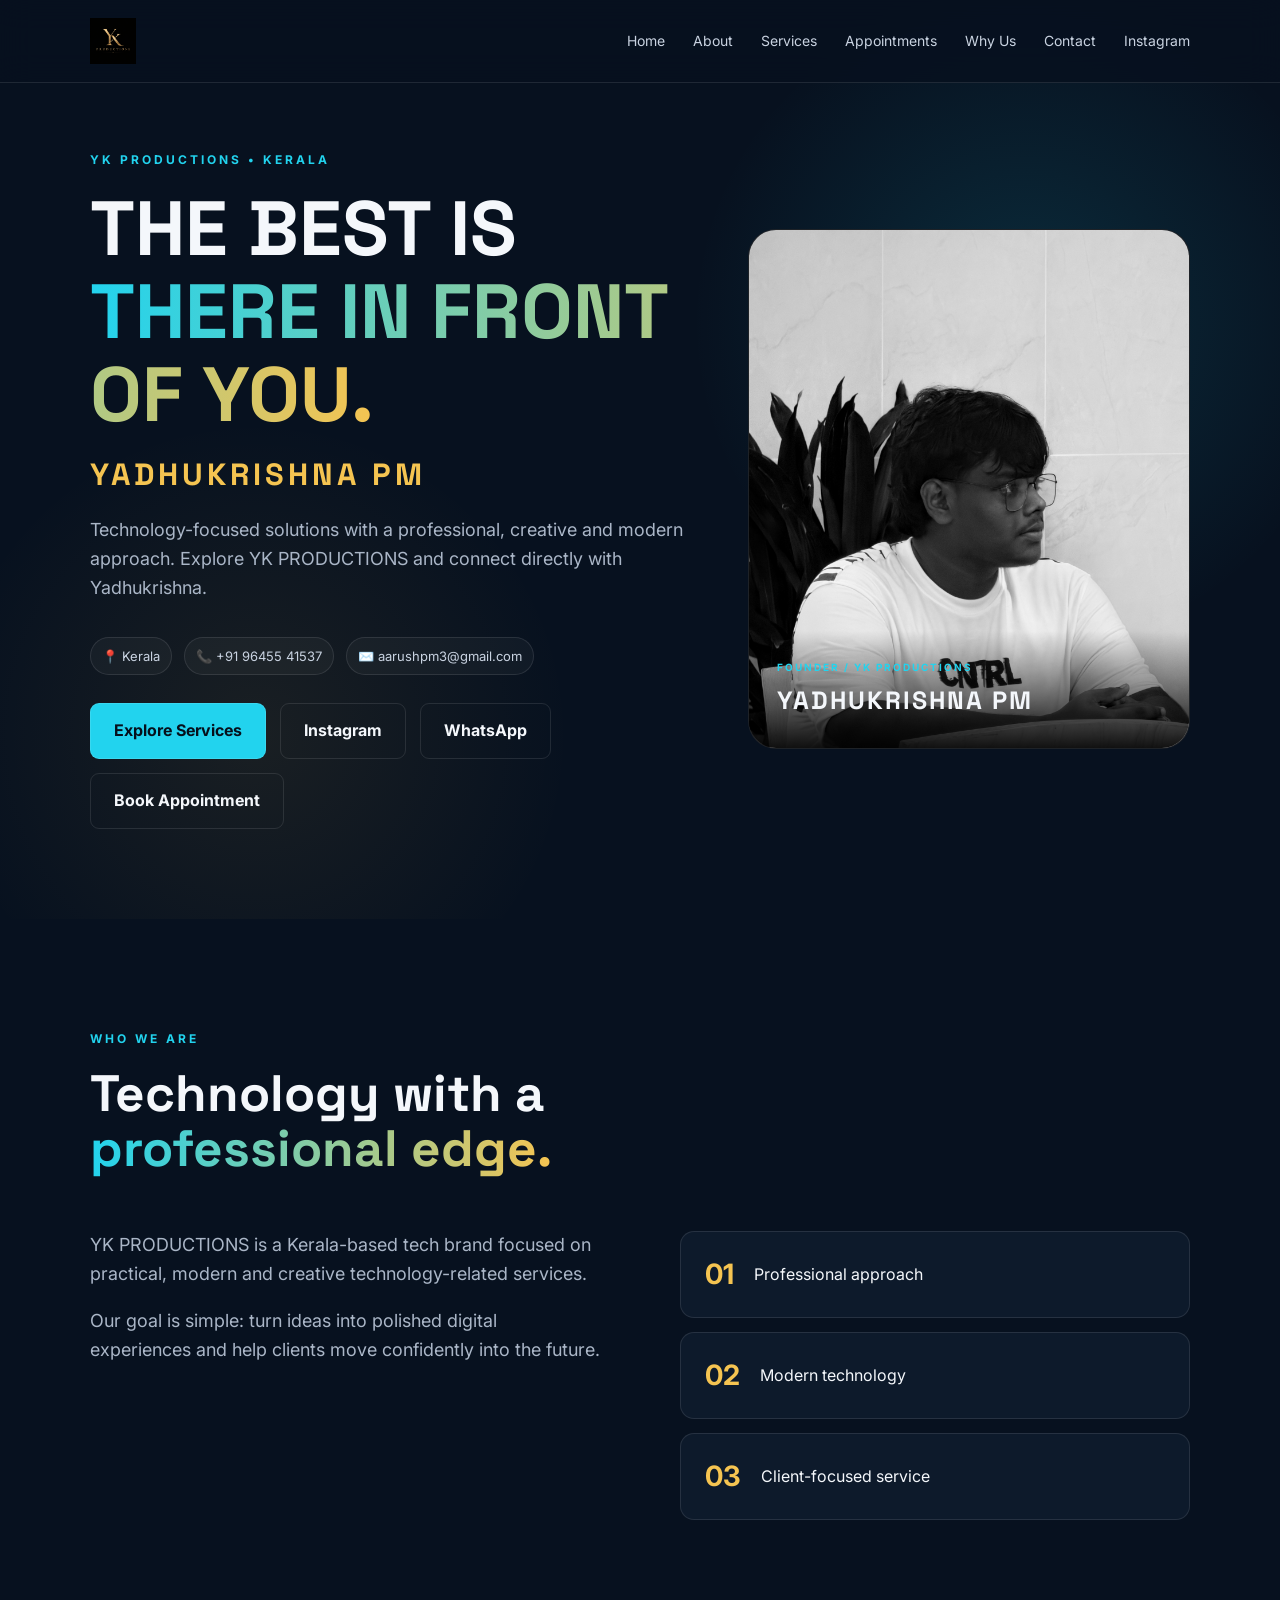
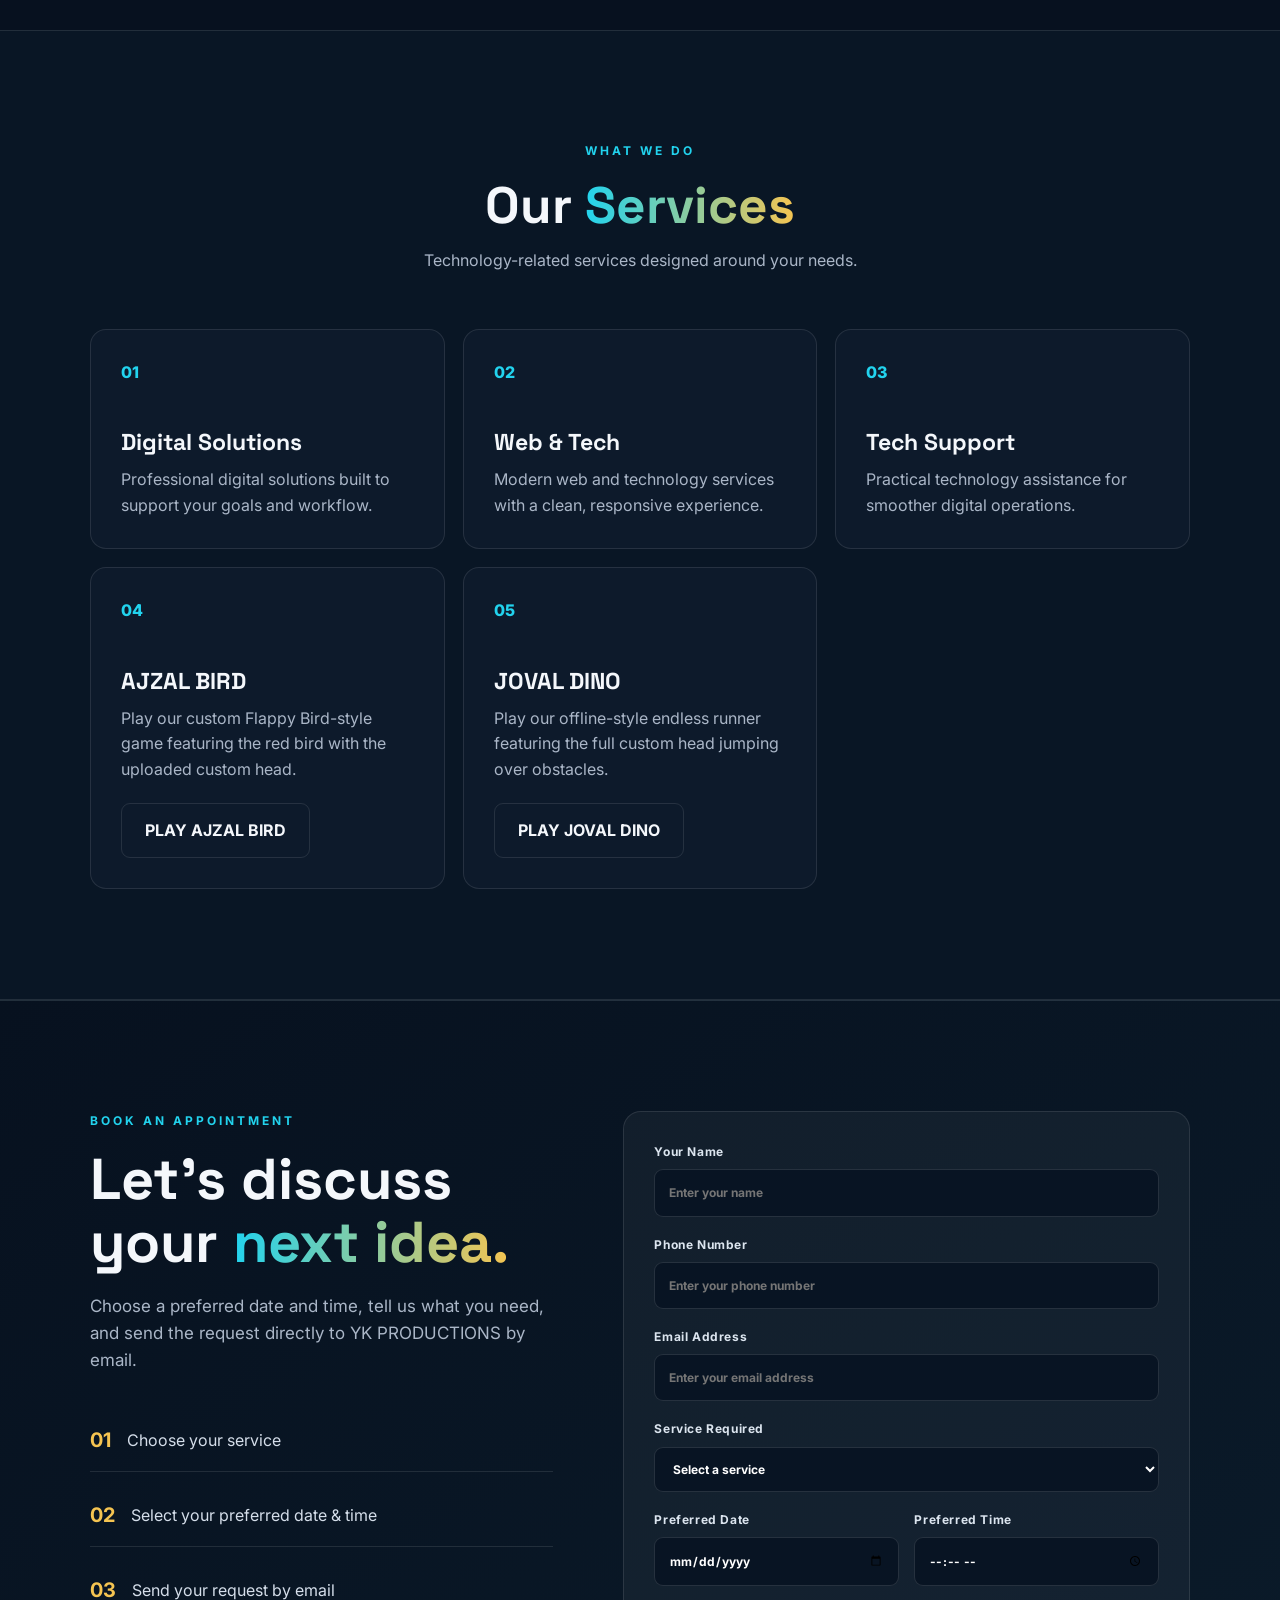
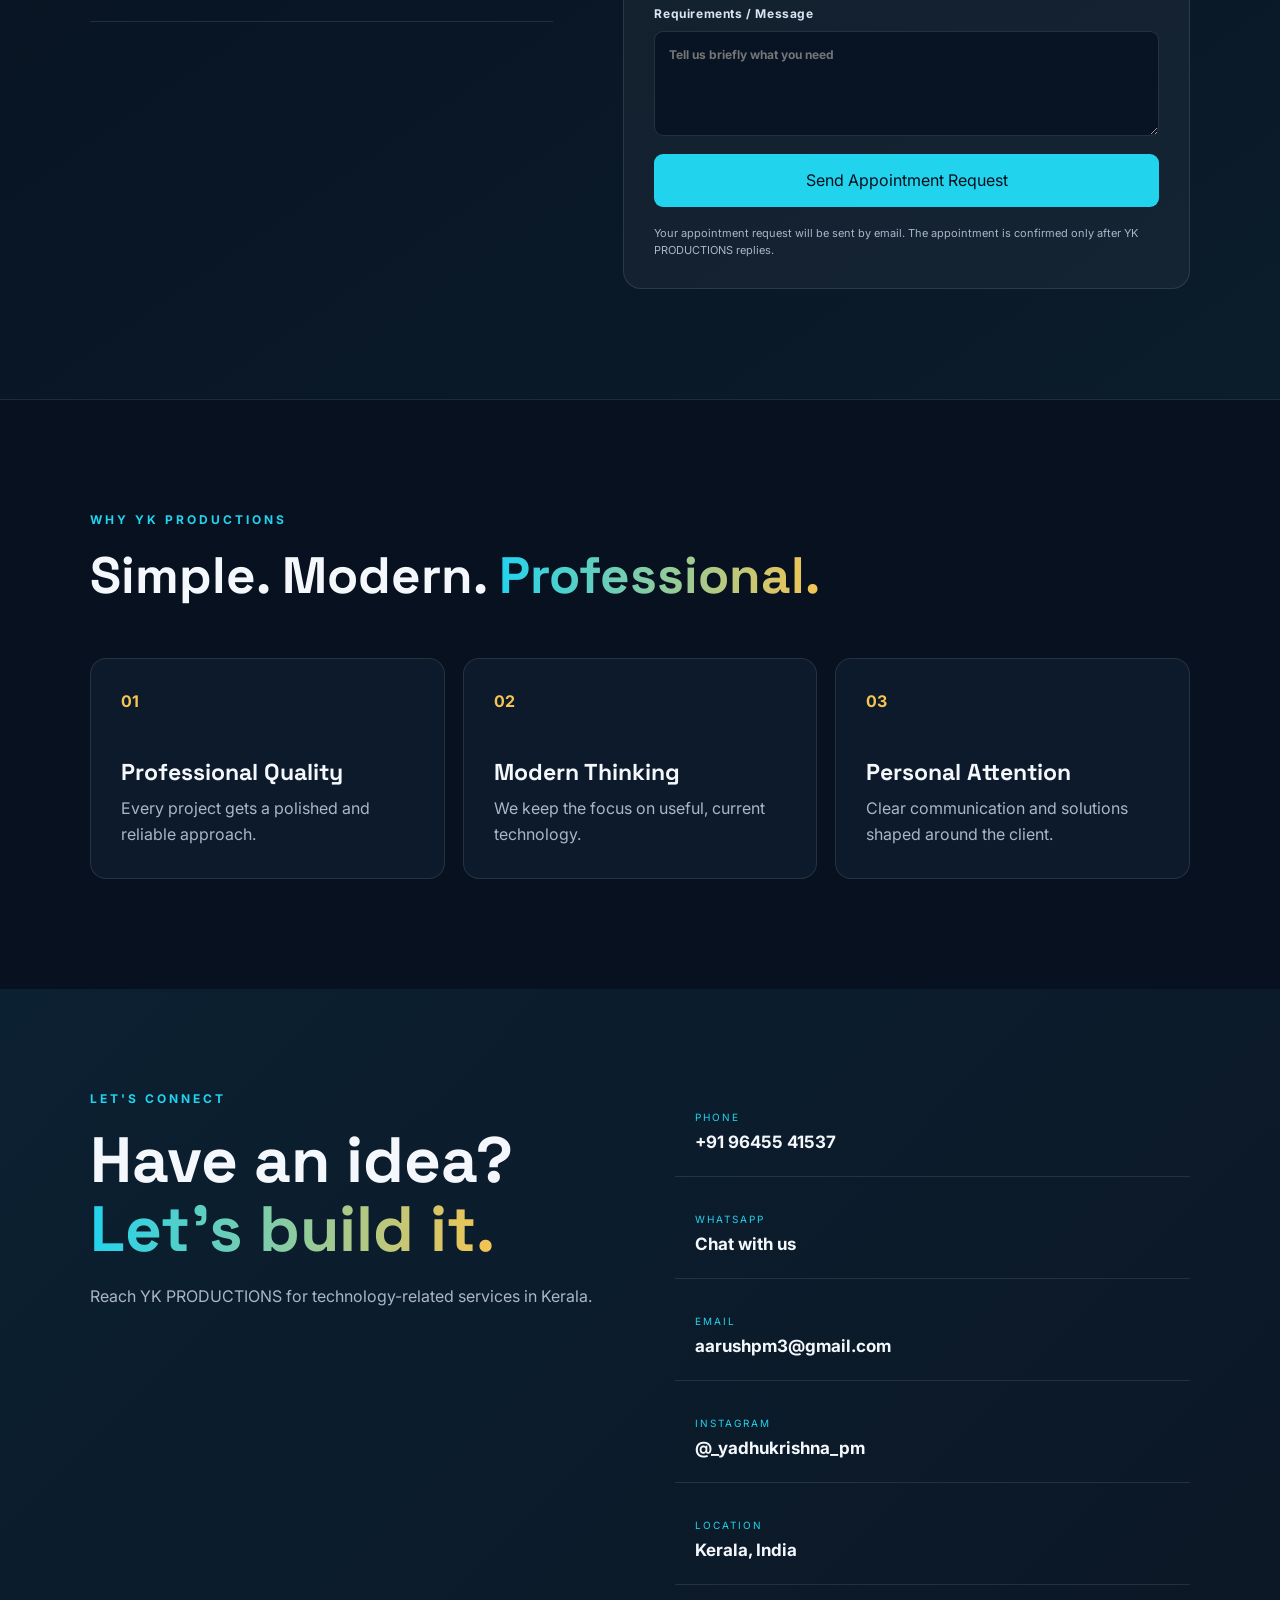
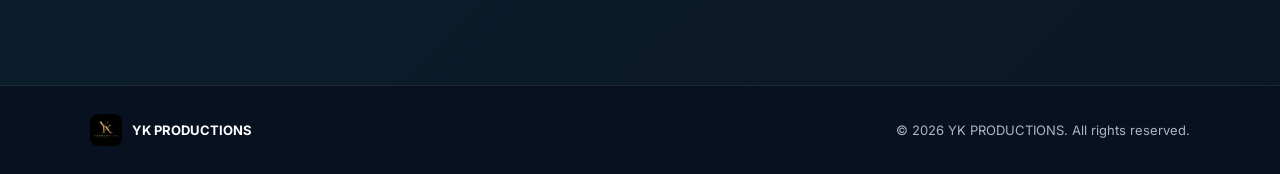
==== index.html @ 4ef381a7 "Add files via upload" ====
<!DOCTYPE html>
<html lang="en">
<head>
  <meta charset="UTF-8">
  <meta name="viewport" content="width=device-width, initial-scale=1.0">
  <meta name="description" content="YK PRODUCTIONS - Professional technology solutions from Kerala.">
  <title>YK PRODUCTIONS | Technology Solutions</title>
  <link rel="stylesheet" href="style.css">
</head>
<body>
  <header class="header">
    <a class="logo" href="#home" aria-label="YK PRODUCTIONS home">
      <img class="brand-logo" src="logo.png" alt="YK PRODUCTIONS logo">
    </a>
    <button class="menu-toggle" aria-label="Open menu">☰</button>
    <nav class="nav">
      <a href="#home">Home</a>
      <a href="#about">About</a>
      <a href="#services">Services</a>
      <a href="#appointments">Appointments</a>
      <a href="#why-us">Why Us</a>
      <a href="#contact">Contact</a>
      <a href="https://www.instagram.com/_yadhukrishna_pm?utm_source=qr" target="_blank" rel="noopener">Instagram</a>
    </nav>
  </header>

  <main>
    <section id="home" class="hero">
      <div class="hero-content">
        <p class="eyebrow">YK PRODUCTIONS • KERALA</p>
        <h1>THE BEST IS <span>THERE IN FRONT OF YOU.</span></h1>
        <h2 class="owner-name">YADHUKRISHNA PM</h2>
        <p class="hero-text">
          Technology-focused solutions with a professional, creative and modern approach.
          Explore YK PRODUCTIONS and connect directly with Yadhukrishna.
        </p>
        <div class="hero-details">
          <span>📍 Kerala</span>
          <span>📞 +91 96455 41537</span>
          <span>✉️ aarushpm3@gmail.com</span>
        </div>
        <div class="hero-buttons">
          <a class="btn primary" href="#services">Explore Services</a>
          <a class="btn secondary" href="https://www.instagram.com/_yadhukrishna_pm?utm_source=qr" target="_blank" rel="noopener">Instagram</a>
          <a class="btn secondary" href="https://wa.me/919645541537" target="_blank" rel="noopener">WhatsApp</a>
          <a class="btn secondary" href="#appointments">Book Appointment</a>
        </div>
      </div>
      <div class="hero-card profile-banner">
        <img src="profile.jpg" alt="Yadhukrishna PM">
        <div class="profile-overlay">
          <span>FOUNDER / YK PRODUCTIONS</span>
          <strong>YADHUKRISHNA PM</strong>
        </div>
      </div>
    </section>

    <section id="about" class="section">
      <div class="section-heading">
        <p class="eyebrow">WHO WE ARE</p>
        <h2>Technology with a <span>professional edge.</span></h2>
      </div>
      <div class="about-grid">
        <div>
          <p>
            YK PRODUCTIONS is a Kerala-based tech brand focused on practical,
            modern and creative technology-related services.
          </p>
          <p>
            Our goal is simple: turn ideas into polished digital experiences
            and help clients move confidently into the future.
          </p>
        </div>
        <div class="stats">
          <div><strong>01</strong><span>Professional approach</span></div>
          <div><strong>02</strong><span>Modern technology</span></div>
          <div><strong>03</strong><span>Client-focused service</span></div>
        </div>
      </div>
    </section>

    <section id="services" class="section dark-section">
      <div class="section-heading center">
        <p class="eyebrow">WHAT WE DO</p>
        <h2>Our <span>Services</span></h2>
        <p>Technology-related services designed around your needs.</p>
      </div>
      <div class="service-grid">
        <article class="service-card">
          <div class="icon">01</div>
          <h3>Digital Solutions</h3>
          <p>Professional digital solutions built to support your goals and workflow.</p>
        </article>
        <article class="service-card">
          <div class="icon">02</div>
          <h3>Web & Tech</h3>
          <p>Modern web and technology services with a clean, responsive experience.</p>
        </article>
        <article class="service-card">
          <div class="icon">03</div>
          <h3>Tech Support</h3>
          <p>Practical technology assistance for smoother digital operations.</p>
        </article>
        <a class="service-card game-service-card" href="ajzal-bird/" aria-label="Open AJZAL BIRD game">
          <div class="icon">04</div>
          <h3>AJZAL BIRD</h3>
          <p>Play our custom Flappy Bird-style game featuring the red bird with the uploaded custom head.</p>
          <span class="btn secondary">PLAY AJZAL BIRD</span>
        </a>
        <a class="service-card game-service-card" href="joval-dino/" aria-label="Open JOVAL DINO game">
          <div class="icon">05</div>
          <h3>JOVAL DINO</h3>
          <p>Play our offline-style endless runner featuring the full custom head jumping over obstacles.</p>
          <span class="btn secondary">PLAY JOVAL DINO</span>
        </a>
      </div>
    </section>


    <section id="appointments" class="section appointment-section">
      <div class="appointment-grid">
        <div class="appointment-copy">
          <p class="eyebrow">BOOK AN APPOINTMENT</p>
          <h2>Let's discuss your <span>next idea.</span></h2>
          <p>
            Choose a preferred date and time, tell us what you need, and send
            the request directly to YK PRODUCTIONS by email.
          </p>
          <div class="appointment-points">
            <div><strong>01</strong><span>Choose your service</span></div>
            <div><strong>02</strong><span>Select your preferred date & time</span></div>
            <div><strong>03</strong><span>Send your request by email</span></div>
          </div>
        </div>

        <form id="appointmentForm" class="appointment-form"
          action="https://formspree.io/f/xzezajzz" method="POST">
          <label>
            Your Name
            <input type="text" id="appointmentName" name="name" placeholder="Enter your name" required>
          </label>

          <label>
            Phone Number
            <input type="tel" id="appointmentPhone" name="phone" placeholder="Enter your phone number" required>
          </label>

          <label>
            Email Address
            <input type="email" id="appointmentEmail" name="_replyto" placeholder="Enter your email address" required>
          </label>

          <label>
            Service Required
            <select id="appointmentService" name="service" required>
              <option value="" selected disabled>Select a service</option>
              <option>Digital Solutions</option>
              <option>Web & Tech</option>
              <option>Tech Support</option>
              <option>Other Tech Service</option>
            </select>
          </label>

          <div class="form-row">
            <label>
              Preferred Date
              <input type="date" id="appointmentDate" name="preferred_date" required>
            </label>
            <label>
              Preferred Time
              <input type="time" id="appointmentTime" name="preferred_time" required>
            </label>
          </div>

          <label>
            Requirements / Message
            <textarea id="appointmentMessage" name="message" rows="4" placeholder="Tell us briefly what you need"></textarea>
          </label>

          <input type="hidden" name="_subject" value="New Appointment Request — YK PRODUCTIONS">
          <input type="hidden" name="_next" value="./">
          <button class="btn primary appointment-submit" type="submit">
            Send Appointment Request
          </button>
          <p class="form-note">
            Your appointment request will be sent by email. The appointment is confirmed only after YK PRODUCTIONS replies.
          </p>
        </form>
      </div>
    </section>

    <section id="why-us" class="section">
      <div class="section-heading">
        <p class="eyebrow">WHY YK PRODUCTIONS</p>
        <h2>Simple. Modern. <span>Professional.</span></h2>
      </div>
      <div class="features">
        <div class="feature"><b>01</b><h3>Professional Quality</h3><p>Every project gets a polished and reliable approach.</p></div>
        <div class="feature"><b>02</b><h3>Modern Thinking</h3><p>We keep the focus on useful, current technology.</p></div>
        <div class="feature"><b>03</b><h3>Personal Attention</h3><p>Clear communication and solutions shaped around the client.</p></div>
      </div>
    </section>

    <section id="contact" class="contact-section">
      <div class="contact-inner">
        <div>
          <p class="eyebrow">LET'S CONNECT</p>
          <h2>Have an idea?<br><span>Let's build it.</span></h2>
          <p>Reach YK PRODUCTIONS for technology-related services in Kerala.</p>
        </div>
        <div class="contact-details">
          <a href="tel:+919645541537"><small>PHONE</small><strong>+91 96455 41537</strong></a>
          <a href="https://wa.me/919645541537" target="_blank" rel="noopener"><small>WHATSAPP</small><strong>Chat with us</strong></a>
          <a href="mailto:aarushpm3@gmail.com"><small>EMAIL</small><strong>aarushpm3@gmail.com</strong></a>
          <a href="https://www.instagram.com/_yadhukrishna_pm?utm_source=qr" target="_blank" rel="noopener"><small>INSTAGRAM</small><strong>@_yadhukrishna_pm</strong></a>
          <div><small>LOCATION</small><strong>Kerala, India</strong></div>
        </div>
      </div>
    </section>
  </main>

  <footer>
    <div class="footer-brand"><img class="footer-logo" src="logo.png" alt="YK PRODUCTIONS logo"> YK PRODUCTIONS</div>
    <p>© <span id="year"></span> YK PRODUCTIONS. All rights reserved.</p>
  </footer>

  <script src="script.js"></script>
</body>
</html>
---- style.css ----
@import url('https://fonts.googleapis.com/css2?family=Inter:wght@400;500;600;700;800&family=Space+Grotesk:wght@500;600;700&display=swap');

:root{
  --bg:#07111f; --surface:#0d1a2b; --surface2:#111f33; --text:#f4f7fb;
  --muted:#aab6c7; --line:rgba(255,255,255,.1); --cyan:#22d3ee; --gold:#f5c451;
}
*{box-sizing:border-box;margin:0;padding:0}
html{scroll-behavior:smooth}
body{font-family:Inter,Arial,sans-serif;background:#07111f;color:var(--text);line-height:1.6}
a{text-decoration:none;color:inherit}
.header{position:fixed;top:0;left:0;right:0;z-index:20;display:flex;align-items:center;justify-content:space-between;padding:18px 7%;background:rgba(7,17,31,.82);backdrop-filter:blur(16px);border-bottom:1px solid var(--line)}
.logo{display:flex;align-items:center;gap:10px;font-family:"Space Grotesk";font-weight:700;letter-spacing:1.5px}
.logo-mark{display:grid;place-items:center;width:39px;height:39px;border-radius:11px;background:linear-gradient(135deg,var(--cyan),var(--gold));color:#06101c;font-weight:800}
.nav{display:flex;gap:28px}.nav a{color:#c9d3e1;font-size:14px}.nav a:hover{color:white}
.menu-toggle{display:none;background:none;border:0;color:white;font-size:26px}
.hero{min-height:100vh;padding:150px 7% 90px;display:grid;grid-template-columns:1.15fr .85fr;gap:60px;align-items:center;background:radial-gradient(circle at 80% 35%,rgba(34,211,238,.14),transparent 28%),radial-gradient(circle at 20% 80%,rgba(245,196,81,.08),transparent 25%)}
.eyebrow{font-size:12px;letter-spacing:3px;font-weight:700;color:var(--cyan);margin-bottom:18px}
h1,h2,h3{font-family:"Space Grotesk",sans-serif;line-height:1.08}
h1{font-size:clamp(46px,6vw,82px);max-width:900px}h1 span,h2 span{background:linear-gradient(90deg,var(--cyan),var(--gold));-webkit-background-clip:text;color:transparent}
.hero-text{max-width:650px;color:var(--muted);font-size:18px;margin:25px 0 34px}
.hero-buttons{display:flex;gap:14px;flex-wrap:wrap}.btn{padding:14px 23px;border-radius:9px;font-weight:700;border:1px solid var(--line)}.primary{background:var(--cyan);color:#06101c}.secondary{background:transparent}
.hero-card{min-height:390px;border:1px solid var(--line);border-radius:28px;background:linear-gradient(145deg,rgba(255,255,255,.08),rgba(255,255,255,.025));display:grid;place-items:center;position:relative;overflow:hidden}.hero-card p{position:absolute;bottom:35px;letter-spacing:4px;font-size:11px;color:var(--muted)}
.glow{position:absolute;width:240px;height:240px;border-radius:50%;background:var(--cyan);filter:blur(80px);opacity:.18}
.tech-orbit{width:230px;height:230px;border:1px solid rgba(34,211,238,.5);border-radius:50%;display:grid;place-items:center;box-shadow:0 0 70px rgba(34,211,238,.12);position:relative}
.tech-orbit:before,.tech-orbit:after{content:"";position:absolute;border:1px solid rgba(245,196,81,.4);border-radius:50%;inset:25px;transform:rotate(55deg)}.tech-orbit:after{inset:55px;transform:rotate(-55deg)}
.tech-orbit span{font-family:"Space Grotesk";font-size:52px;font-weight:800}
.section{padding:110px 7%}.section-heading{max-width:750px;margin-bottom:55px}.section-heading h2{font-size:clamp(36px,4vw,58px)}.section-heading.center{text-align:center;margin-left:auto;margin-right:auto}.section-heading p:last-child{color:var(--muted);margin-top:15px}
.about-grid{display:grid;grid-template-columns:1fr 1fr;gap:80px}.about-grid>div>p{color:var(--muted);font-size:18px;margin-bottom:18px}
.stats{display:grid;gap:14px}.stats div{padding:20px 24px;border:1px solid var(--line);border-radius:14px;background:var(--surface);display:flex;align-items:center;gap:20px}.stats strong{font-size:28px;color:var(--gold)}
.dark-section{background:#091625;border-top:1px solid var(--line);border-bottom:1px solid var(--line)}
.service-grid,.features{display:grid;grid-template-columns:repeat(3,1fr);gap:18px}.service-card,.feature{padding:30px;border:1px solid var(--line);border-radius:16px;background:var(--surface)}.service-card:hover,.feature:hover{transform:translateY(-5px);transition:.25s;border-color:rgba(34,211,238,.45)}
.icon{color:var(--cyan);font-weight:800;margin-bottom:45px}.service-card h3,.feature h3{font-size:23px;margin-bottom:12px}.service-card p,.feature p{color:var(--muted)}.feature b{display:block;color:var(--gold);margin-bottom:45px}
.contact-section{padding:100px 7%;background:linear-gradient(135deg,#0b2031,#0c1725)}
.contact-inner{max-width:1150px;margin:auto;display:grid;grid-template-columns:1fr 1fr;gap:70px}.contact-inner h2{font-size:clamp(42px,5vw,68px)}.contact-inner>div>p:last-child{color:var(--muted);margin-top:20px}.contact-details{display:grid;gap:14px}.contact-details a,.contact-details div{padding:20px;border-bottom:1px solid var(--line);display:flex;flex-direction:column}.contact-details small{color:var(--cyan);letter-spacing:2px;font-size:10px}.contact-details strong{font-size:17px;margin-top:4px}
footer{padding:28px 7%;display:flex;justify-content:space-between;align-items:center;color:var(--muted);font-size:13px;border-top:1px solid var(--line)}.footer-brand{display:flex;align-items:center;gap:10px;font-weight:700;color:white}.footer-brand .logo-mark{width:30px;height:30px;border-radius:8px;font-size:12px}
@media(max-width:800px){.header{padding:15px 5%}.menu-toggle{display:block}.nav{display:none;position:absolute;top:70px;left:5%;right:5%;padding:20px;background:#0b1727;border:1px solid var(--line);border-radius:12px;flex-direction:column;gap:16px}.nav.open{display:flex}.hero{grid-template-columns:1fr;padding:130px 5% 70px}.hero-card{min-height:300px}.section,.contact-section{padding:80px 5%}.about-grid,.contact-inner{grid-template-columns:1fr;gap:40px}.service-grid,.features{grid-template-columns:1fr}footer{padding:25px 5%;flex-direction:column;gap:15px;text-align:center}}

.brand-logo{height:46px;width:auto;display:block;object-fit:contain}
.logo-orbit{border-color:rgba(245,196,81,.45)}
.logo-orbit img{width:150px;height:150px;object-fit:contain;border-radius:50%}
.footer-logo{width:32px;height:32px;object-fit:contain;border-radius:8px}
@media(max-width:800px){.brand-logo{height:40px}}

.owner-name{font-size:clamp(20px,2.4vw,31px);letter-spacing:4px;margin-top:22px;color:#f5c451}
.hero-details{display:flex;gap:12px;flex-wrap:wrap;margin:0 0 28px;color:#c9d3e1;font-size:13px}
.hero-details span{padding:8px 11px;border:1px solid var(--line);border-radius:999px;background:rgba(255,255,255,.035)}
.profile-banner{min-height:520px;display:flex;align-items:flex-end;justify-content:center;padding:0;overflow:hidden;background:#05090f}
.profile-banner>img{width:100%;height:100%;object-fit:cover;filter:grayscale(100%);position:absolute;inset:0}
.profile-overlay{position:absolute;left:0;right:0;bottom:0;padding:28px;background:linear-gradient(transparent,rgba(0,0,0,.92));display:flex;flex-direction:column;gap:5px}
.profile-overlay span{font-size:10px;letter-spacing:2px;color:var(--cyan);font-weight:700}
.profile-overlay strong{font-family:"Space Grotesk";font-size:25px;letter-spacing:2px}
@media(max-width:800px){
  .hero-details{flex-direction:column;align-items:flex-start}
  .profile-banner{min-height:460px}
  .owner-name{letter-spacing:2px}
}

.appointment-section{background:linear-gradient(145deg,#07111f,#0b1c2b);border-top:1px solid var(--line);border-bottom:1px solid var(--line)}
.appointment-grid{max-width:1150px;margin:auto;display:grid;grid-template-columns:.9fr 1.1fr;gap:70px;align-items:start}
.appointment-copy h2{font-size:clamp(40px,4.5vw,60px);margin-bottom:20px}
.appointment-copy>p:not(.eyebrow){color:var(--muted);font-size:17px}
.appointment-points{display:grid;gap:12px;margin-top:35px}
.appointment-points div{display:flex;align-items:center;gap:16px;padding:15px 0;border-bottom:1px solid var(--line)}
.appointment-points strong{color:var(--gold);font-size:20px}.appointment-points span{color:#d5deea}
.appointment-form{padding:30px;border:1px solid var(--line);border-radius:18px;background:rgba(255,255,255,.045);display:grid;gap:18px}
.appointment-form label{display:grid;gap:8px;font-size:12px;letter-spacing:.6px;font-weight:700;color:#dce5ef}
.appointment-form input,.appointment-form select,.appointment-form textarea{width:100%;border:1px solid rgba(255,255,255,.12);background:#081423;color:#fff;border-radius:9px;padding:13px 14px;font:inherit;outline:none}
.appointment-form input:focus,.appointment-form select:focus,.appointment-form textarea:focus{border-color:var(--cyan);box-shadow:0 0 0 3px rgba(34,211,238,.08)}
.appointment-form select option{background:#081423;color:#fff}
.form-row{display:grid;grid-template-columns:1fr 1fr;gap:15px}
.appointment-submit{width:100%;border:0;cursor:pointer;font:inherit}
.form-note{font-size:11px;color:var(--muted);line-height:1.5}
@media(max-width:800px){.appointment-grid{grid-template-columns:1fr;gap:40px}.form-row{grid-template-columns:1fr}}

.game-service-card{display:block;color:inherit;text-decoration:none;cursor:pointer}.game-service-card .btn{display:inline-block;margin-top:20px}.game-service-card:focus-visible{outline:2px solid var(--cyan);outline-offset:4px}
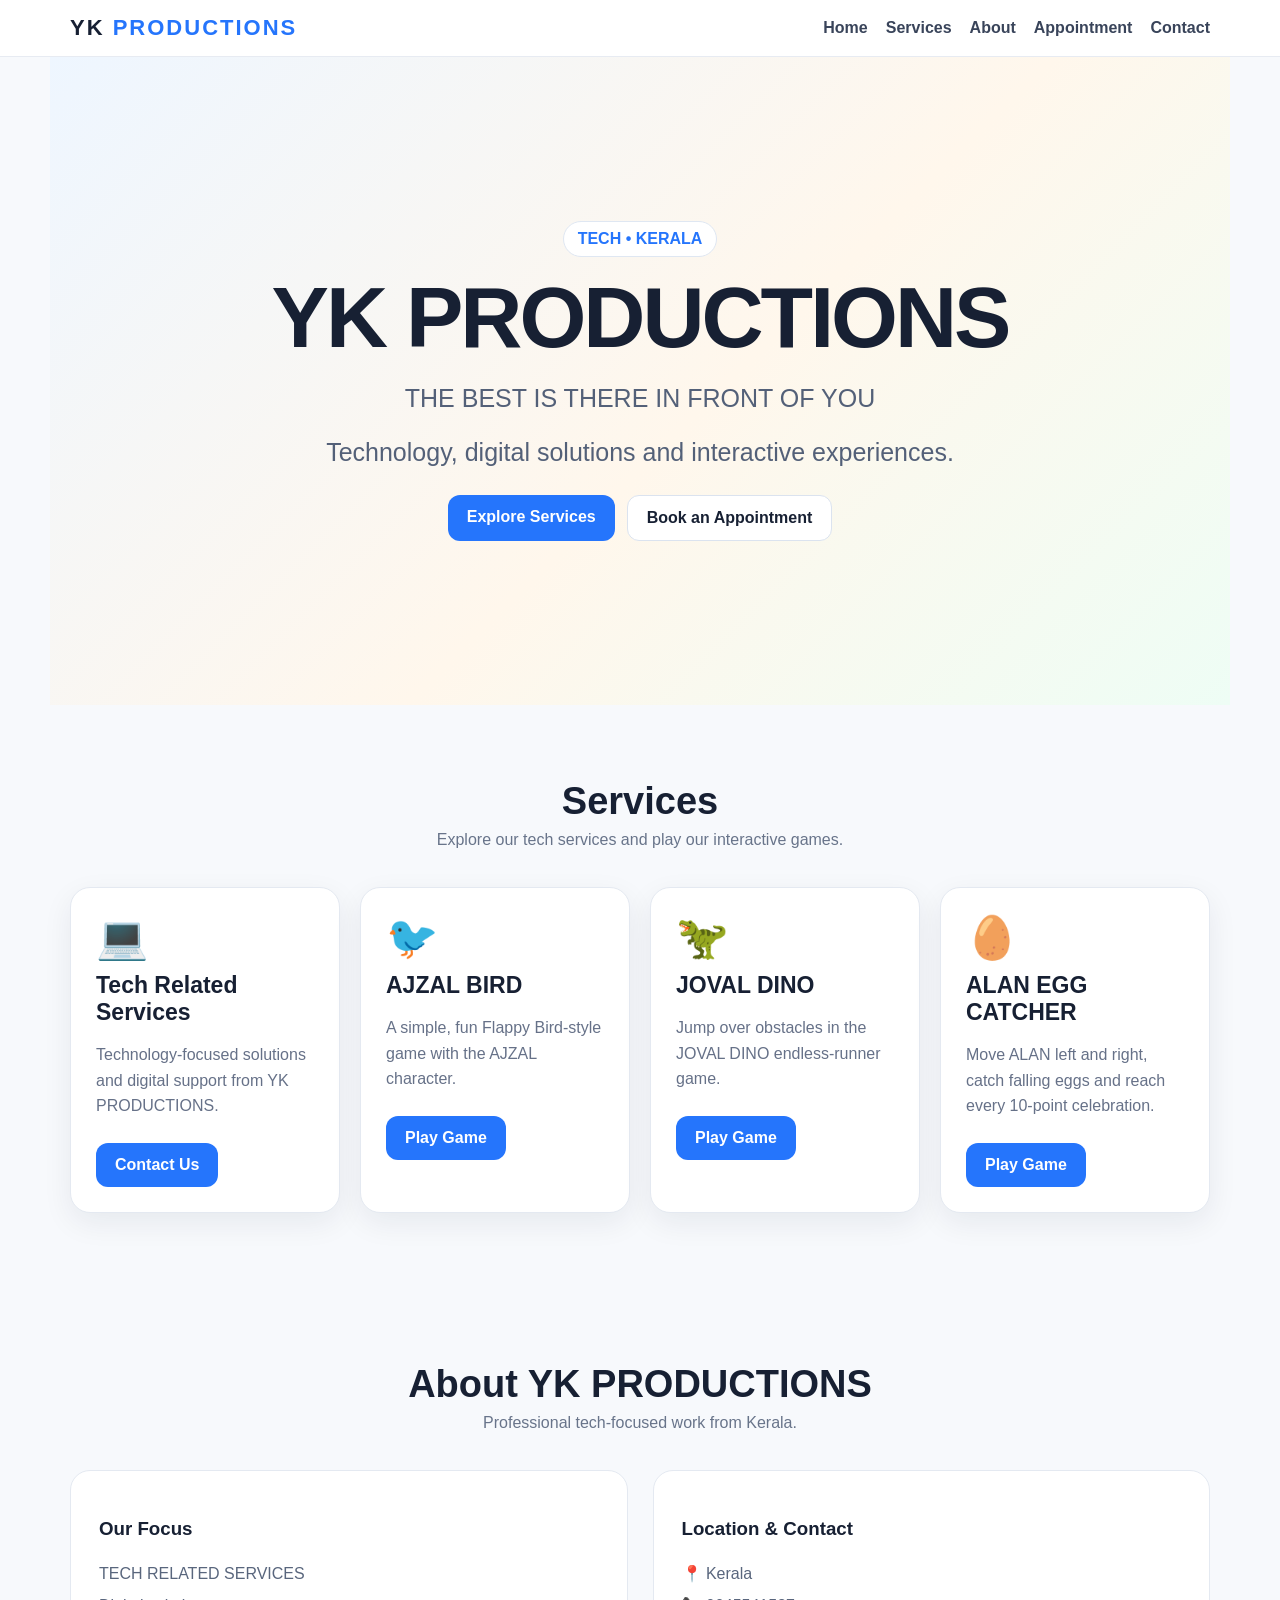
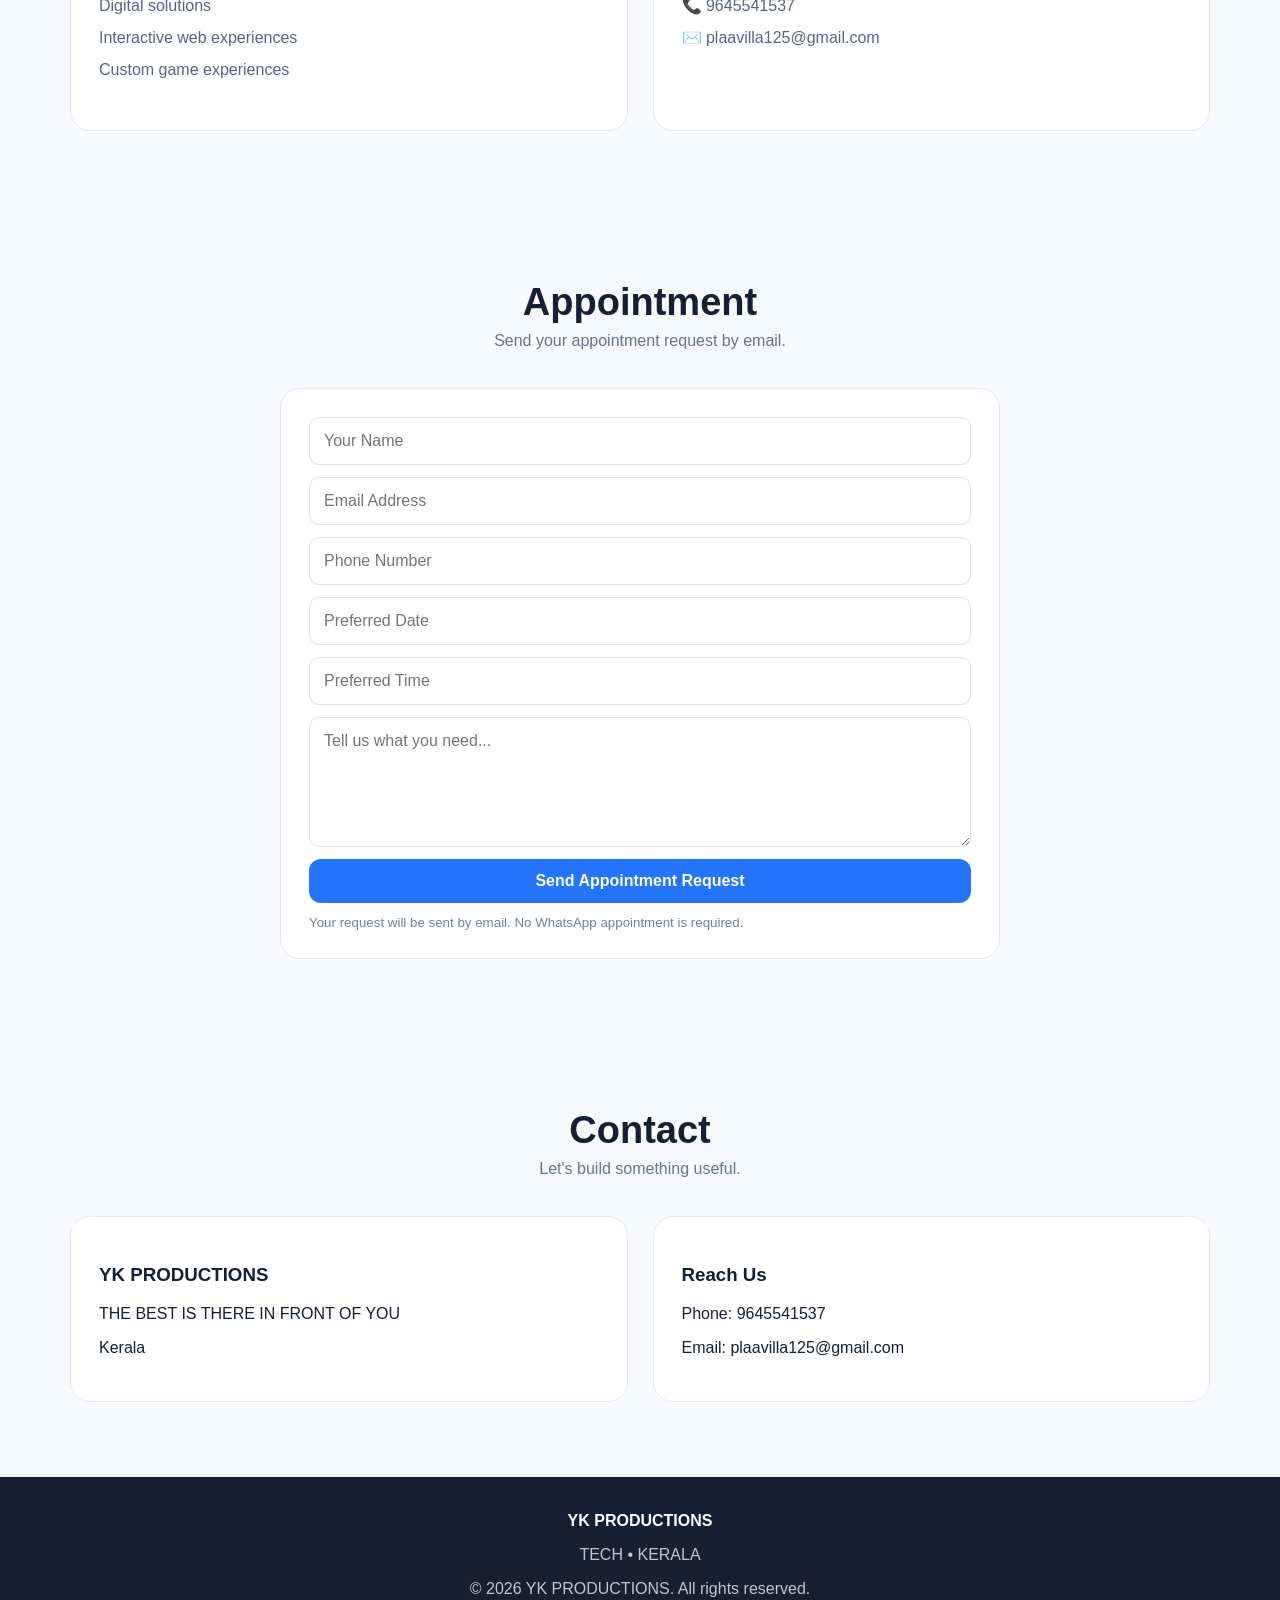
==== commit cf0d50bb: "Add files via upload" ====
--- a/index.html
+++ b/index.html
@@ -1,229 +1,363 @@
 <!DOCTYPE html>
 <html lang="en">
 <head>
-  <meta charset="UTF-8">
-  <meta name="viewport" content="width=device-width, initial-scale=1.0">
-  <meta name="description" content="YK PRODUCTIONS - Professional technology solutions from Kerala.">
-  <title>YK PRODUCTIONS | Technology Solutions</title>
-  <link rel="stylesheet" href="style.css">
+<meta charset="UTF-8">
+<meta name="viewport" content="width=device-width, initial-scale=1.0">
+<meta name="description" content="YK PRODUCTIONS - Tech services, games and digital solutions from Kerala.">
+<title>YK PRODUCTIONS | TECH</title>
+<style>
+*{box-sizing:border-box}
+html{scroll-behavior:smooth}
+body{margin:0;font-family:Arial,Helvetica,sans-serif;color:#172033;background:#f7f9fc}
+a{text-decoration:none;color:inherit}
+button,input,textarea{font:inherit}
+.nav{position:sticky;top:0;z-index:1000;background:rgba(255,255,255,.94);backdrop-filter:blur(12px);border-bottom:1px solid #e7ebf2}
+.navin{max-width:1180px;margin:auto;padding:15px 20px;display:flex;align-items:center;justify-content:space-between;gap:18px}
+.brand{font-size:22px;font-weight:900;letter-spacing:2px}
+.brand span{color:#2575fc}
+nav{display:flex;gap:18px;flex-wrap:wrap}
+nav a{font-weight:700;color:#39445a}
+nav a:hover{color:#2575fc}
+.hero{min-height:72vh;display:grid;place-items:center;text-align:center;padding:80px 20px;background:linear-gradient(135deg,#eef6ff,#fff7ec 55%,#eefdf5)}
+.hero-inner{max-width:900px}
+.eyebrow{display:inline-block;padding:8px 14px;border-radius:999px;background:#fff;border:1px solid #dfe7f2;font-weight:800;color:#2575fc}
+h1{font-size:clamp(42px,8vw,86px);line-height:.95;margin:20px 0 15px;letter-spacing:-3px}
+.hero p{font-size:clamp(18px,2.5vw,25px);color:#536078}
+.cta{display:flex;justify-content:center;gap:12px;flex-wrap:wrap;margin-top:28px}
+.btn{display:inline-block;border:0;border-radius:12px;padding:13px 19px;font-weight:800;cursor:pointer;background:#172033;color:#fff}
+.btn.primary{background:#2575fc}
+.btn.light{background:#fff;color:#172033;border:1px solid #dbe3ef}
+section{max-width:1180px;margin:auto;padding:75px 20px}
+.section-title{text-align:center;margin-bottom:38px}
+.section-title h2{font-size:38px;margin:0 0 8px}
+.section-title p{margin:0;color:#68748a}
+.services{display:grid;grid-template-columns:repeat(auto-fit,minmax(240px,1fr));gap:20px}
+.card{background:#fff;border:1px solid #e4e9f1;border-radius:20px;padding:25px;box-shadow:0 10px 30px rgba(20,35,60,.07)}
+.card h3{margin:10px 0 8px;font-size:23px}
+.card p{color:#667188;line-height:1.6}
+.icon{font-size:42px}
+.card .btn{margin-top:8px}
+.about{display:grid;grid-template-columns:1fr 1fr;gap:25px}
+.panel{background:#fff;border:1px solid #e4e9f1;border-radius:20px;padding:28px}
+.list{line-height:2;color:#59667d}
+.contact-grid{display:grid;grid-template-columns:1fr 1fr;gap:25px}
+form{display:grid;gap:12px}
+input,textarea{width:100%;padding:14px;border:1px solid #d8e0ec;border-radius:10px;background:#fff}
+textarea{min-height:130px;resize:vertical}
+small.note{color:#738096}
+footer{background:#172033;color:#fff;text-align:center;padding:35px 20px}
+footer p{color:#bdc6d6}
+
+/* Game modal */
+.modal{position:fixed;inset:0;z-index:2000;background:rgba(5,13,25,.78);display:none;padding:18px}
+.modal.show{display:flex}
+.gamebox{position:relative;width:min(1100px,100%);height:min(850px,100%);margin:auto;background:#fff;border-radius:20px;overflow:hidden;box-shadow:0 20px 70px #0008}
+.gamebox .close{position:absolute;right:12px;top:12px;z-index:20;width:42px;height:42px;border:0;border-radius:50%;background:#fff;color:#172033;font-size:25px;font-weight:900;cursor:pointer;box-shadow:0 3px 12px #0003}
+.gamecanvas{width:100%;height:100%;display:block}
+.gamehud{position:absolute;top:15px;left:15px;right:65px;z-index:10;display:flex;justify-content:space-between;align-items:center;pointer-events:none}
+.gamehud b{background:#ffffffdd;padding:8px 12px;border-radius:999px;color:#172033}
+.gamehelp{position:absolute;bottom:15px;left:50%;transform:translateX(-50%);z-index:10;background:#ffffffdd;padding:8px 13px;border-radius:999px;font-size:12px;white-space:nowrap}
+.gameover{position:absolute;inset:0;display:none;place-items:center;background:#ffffffd9;z-index:15;text-align:center}
+.gameover.show{display:grid}
+.gameover .inner{background:#fff;border:2px solid #172033;border-radius:18px;padding:28px;box-shadow:0 8px 0 #172033}
+
+/* Egg catcher controls */
+.touch-controls{position:absolute;bottom:58px;left:0;right:0;display:flex;justify-content:space-between;padding:0 22px;z-index:12;pointer-events:none}
+.touch-controls button{pointer-events:auto;width:64px;height:64px;border:0;border-radius:50%;background:#ffffffcc;color:#075d8d;font-size:30px;font-weight:900;box-shadow:0 4px 0 #0871ad}
+#eggCanvas{background:linear-gradient(#35b9ff 0%,#168fe0 58%,#78d7ff 100%)}
+
+/* responsive */
+@media(max-width:760px){
+  .navin{align-items:flex-start}
+  nav{gap:10px;font-size:13px}
+  .about,.contact-grid{grid-template-columns:1fr}
+  section{padding:55px 16px}
+  .gamebox{height:calc(100dvh - 36px)}
+}
+</style>
 </head>
 <body>
-  <header class="header">
-    <a class="logo" href="#home" aria-label="YK PRODUCTIONS home">
-      <img class="brand-logo" src="logo.png" alt="YK PRODUCTIONS logo">
-    </a>
-    <button class="menu-toggle" aria-label="Open menu">☰</button>
-    <nav class="nav">
+
+<header class="nav">
+  <div class="navin">
+    <a class="brand" href="#home">YK <span>PRODUCTIONS</span></a>
+    <nav>
       <a href="#home">Home</a>
+      <a href="#services">Services</a>
       <a href="#about">About</a>
-      <a href="#services">Services</a>
-      <a href="#appointments">Appointments</a>
-      <a href="#why-us">Why Us</a>
+      <a href="#appointment">Appointment</a>
       <a href="#contact">Contact</a>
-      <a href="https://www.instagram.com/_yadhukrishna_pm?utm_source=qr" target="_blank" rel="noopener">Instagram</a>
     </nav>
-  </header>
-
-  <main>
-    <section id="home" class="hero">
-      <div class="hero-content">
-        <p class="eyebrow">YK PRODUCTIONS • KERALA</p>
-        <h1>THE BEST IS <span>THERE IN FRONT OF YOU.</span></h1>
-        <h2 class="owner-name">YADHUKRISHNA PM</h2>
-        <p class="hero-text">
-          Technology-focused solutions with a professional, creative and modern approach.
-          Explore YK PRODUCTIONS and connect directly with Yadhukrishna.
-        </p>
-        <div class="hero-details">
-          <span>📍 Kerala</span>
-          <span>📞 +91 96455 41537</span>
-          <span>✉️ aarushpm3@gmail.com</span>
-        </div>
-        <div class="hero-buttons">
-          <a class="btn primary" href="#services">Explore Services</a>
-          <a class="btn secondary" href="https://www.instagram.com/_yadhukrishna_pm?utm_source=qr" target="_blank" rel="noopener">Instagram</a>
-          <a class="btn secondary" href="https://wa.me/919645541537" target="_blank" rel="noopener">WhatsApp</a>
-          <a class="btn secondary" href="#appointments">Book Appointment</a>
-        </div>
-      </div>
-      <div class="hero-card profile-banner">
-        <img src="profile.jpg" alt="Yadhukrishna PM">
-        <div class="profile-overlay">
-          <span>FOUNDER / YK PRODUCTIONS</span>
-          <strong>YADHUKRISHNA PM</strong>
-        </div>
-      </div>
-    </section>
-
-    <section id="about" class="section">
-      <div class="section-heading">
-        <p class="eyebrow">WHO WE ARE</p>
-        <h2>Technology with a <span>professional edge.</span></h2>
-      </div>
-      <div class="about-grid">
-        <div>
-          <p>
-            YK PRODUCTIONS is a Kerala-based tech brand focused on practical,
-            modern and creative technology-related services.
-          </p>
-          <p>
-            Our goal is simple: turn ideas into polished digital experiences
-            and help clients move confidently into the future.
-          </p>
-        </div>
-        <div class="stats">
-          <div><strong>01</strong><span>Professional approach</span></div>
-          <div><strong>02</strong><span>Modern technology</span></div>
-          <div><strong>03</strong><span>Client-focused service</span></div>
-        </div>
-      </div>
-    </section>
-
-    <section id="services" class="section dark-section">
-      <div class="section-heading center">
-        <p class="eyebrow">WHAT WE DO</p>
-        <h2>Our <span>Services</span></h2>
-        <p>Technology-related services designed around your needs.</p>
-      </div>
-      <div class="service-grid">
-        <article class="service-card">
-          <div class="icon">01</div>
-          <h3>Digital Solutions</h3>
-          <p>Professional digital solutions built to support your goals and workflow.</p>
-        </article>
-        <article class="service-card">
-          <div class="icon">02</div>
-          <h3>Web & Tech</h3>
-          <p>Modern web and technology services with a clean, responsive experience.</p>
-        </article>
-        <article class="service-card">
-          <div class="icon">03</div>
-          <h3>Tech Support</h3>
-          <p>Practical technology assistance for smoother digital operations.</p>
-        </article>
-        <a class="service-card game-service-card" href="ajzal-bird/" aria-label="Open AJZAL BIRD game">
-          <div class="icon">04</div>
-          <h3>AJZAL BIRD</h3>
-          <p>Play our custom Flappy Bird-style game featuring the red bird with the uploaded custom head.</p>
-          <span class="btn secondary">PLAY AJZAL BIRD</span>
-        </a>
-        <a class="service-card game-service-card" href="joval-dino/" aria-label="Open JOVAL DINO game">
-          <div class="icon">05</div>
-          <h3>JOVAL DINO</h3>
-          <p>Play our offline-style endless runner featuring the full custom head jumping over obstacles.</p>
-          <span class="btn secondary">PLAY JOVAL DINO</span>
-        </a>
-      </div>
-    </section>
-
-
-    <section id="appointments" class="section appointment-section">
-      <div class="appointment-grid">
-        <div class="appointment-copy">
-          <p class="eyebrow">BOOK AN APPOINTMENT</p>
-          <h2>Let's discuss your <span>next idea.</span></h2>
-          <p>
-            Choose a preferred date and time, tell us what you need, and send
-            the request directly to YK PRODUCTIONS by email.
-          </p>
-          <div class="appointment-points">
-            <div><strong>01</strong><span>Choose your service</span></div>
-            <div><strong>02</strong><span>Select your preferred date & time</span></div>
-            <div><strong>03</strong><span>Send your request by email</span></div>
-          </div>
-        </div>
-
-        <form id="appointmentForm" class="appointment-form"
-          action="https://formspree.io/f/xzezajzz" method="POST">
-          <label>
-            Your Name
-            <input type="text" id="appointmentName" name="name" placeholder="Enter your name" required>
-          </label>
-
-          <label>
-            Phone Number
-            <input type="tel" id="appointmentPhone" name="phone" placeholder="Enter your phone number" required>
-          </label>
-
-          <label>
-            Email Address
-            <input type="email" id="appointmentEmail" name="_replyto" placeholder="Enter your email address" required>
-          </label>
-
-          <label>
-            Service Required
-            <select id="appointmentService" name="service" required>
-              <option value="" selected disabled>Select a service</option>
-              <option>Digital Solutions</option>
-              <option>Web & Tech</option>
-              <option>Tech Support</option>
-              <option>Other Tech Service</option>
-            </select>
-          </label>
-
-          <div class="form-row">
-            <label>
-              Preferred Date
-              <input type="date" id="appointmentDate" name="preferred_date" required>
-            </label>
-            <label>
-              Preferred Time
-              <input type="time" id="appointmentTime" name="preferred_time" required>
-            </label>
-          </div>
-
-          <label>
-            Requirements / Message
-            <textarea id="appointmentMessage" name="message" rows="4" placeholder="Tell us briefly what you need"></textarea>
-          </label>
-
-          <input type="hidden" name="_subject" value="New Appointment Request — YK PRODUCTIONS">
-          <input type="hidden" name="_next" value="./">
-          <button class="btn primary appointment-submit" type="submit">
-            Send Appointment Request
-          </button>
-          <p class="form-note">
-            Your appointment request will be sent by email. The appointment is confirmed only after YK PRODUCTIONS replies.
-          </p>
-        </form>
-      </div>
-    </section>
-
-    <section id="why-us" class="section">
-      <div class="section-heading">
-        <p class="eyebrow">WHY YK PRODUCTIONS</p>
-        <h2>Simple. Modern. <span>Professional.</span></h2>
-      </div>
-      <div class="features">
-        <div class="feature"><b>01</b><h3>Professional Quality</h3><p>Every project gets a polished and reliable approach.</p></div>
-        <div class="feature"><b>02</b><h3>Modern Thinking</h3><p>We keep the focus on useful, current technology.</p></div>
-        <div class="feature"><b>03</b><h3>Personal Attention</h3><p>Clear communication and solutions shaped around the client.</p></div>
-      </div>
-    </section>
-
-    <section id="contact" class="contact-section">
-      <div class="contact-inner">
-        <div>
-          <p class="eyebrow">LET'S CONNECT</p>
-          <h2>Have an idea?<br><span>Let's build it.</span></h2>
-          <p>Reach YK PRODUCTIONS for technology-related services in Kerala.</p>
-        </div>
-        <div class="contact-details">
-          <a href="tel:+919645541537"><small>PHONE</small><strong>+91 96455 41537</strong></a>
-          <a href="https://wa.me/919645541537" target="_blank" rel="noopener"><small>WHATSAPP</small><strong>Chat with us</strong></a>
-          <a href="mailto:aarushpm3@gmail.com"><small>EMAIL</small><strong>aarushpm3@gmail.com</strong></a>
-          <a href="https://www.instagram.com/_yadhukrishna_pm?utm_source=qr" target="_blank" rel="noopener"><small>INSTAGRAM</small><strong>@_yadhukrishna_pm</strong></a>
-          <div><small>LOCATION</small><strong>Kerala, India</strong></div>
-        </div>
-      </div>
-    </section>
-  </main>
-
-  <footer>
-    <div class="footer-brand"><img class="footer-logo" src="logo.png" alt="YK PRODUCTIONS logo"> YK PRODUCTIONS</div>
-    <p>© <span id="year"></span> YK PRODUCTIONS. All rights reserved.</p>
-  </footer>
-
-  <script src="script.js"></script>
+  </div>
+</header>
+
+<main>
+<section class="hero" id="home">
+  <div class="hero-inner">
+    <div class="eyebrow">TECH • KERALA</div>
+    <h1>YK PRODUCTIONS</h1>
+    <p>THE BEST IS THERE IN FRONT OF YOU</p>
+    <p>Technology, digital solutions and interactive experiences.</p>
+    <div class="cta">
+      <a class="btn primary" href="#services">Explore Services</a>
+      <a class="btn light" href="#appointment">Book an Appointment</a>
+    </div>
+  </div>
+</section>
+
+<section id="services">
+  <div class="section-title">
+    <h2>Services</h2>
+    <p>Explore our tech services and play our interactive games.</p>
+  </div>
+  <div class="services">
+    <article class="card">
+      <div class="icon">💻</div>
+      <h3>Tech Related Services</h3>
+      <p>Technology-focused solutions and digital support from YK PRODUCTIONS.</p>
+      <a class="btn primary" href="#appointment">Contact Us</a>
+    </article>
+
+    <article class="card">
+      <div class="icon">🐦</div>
+      <h3>AJZAL BIRD</h3>
+      <p>A simple, fun Flappy Bird-style game with the AJZAL character.</p>
+      <button class="btn primary" onclick="openGame('birdModal')">Play Game</button>
+    </article>
+
+    <article class="card">
+      <div class="icon">🦖</div>
+      <h3>JOVAL DINO</h3>
+      <p>Jump over obstacles in the JOVAL DINO endless-runner game.</p>
+      <button class="btn primary" onclick="openGame('dinoModal')">Play Game</button>
+    </article>
+
+    <article class="card">
+      <div class="icon">🥚</div>
+      <h3>ALAN EGG CATCHER</h3>
+      <p>Move ALAN left and right, catch falling eggs and reach every 10-point celebration.</p>
+      <button class="btn primary" onclick="openGame('eggModal')">Play Game</button>
+    </article>
+  </div>
+</section>
+
+<section id="about">
+  <div class="section-title">
+    <h2>About YK PRODUCTIONS</h2>
+    <p>Professional tech-focused work from Kerala.</p>
+  </div>
+  <div class="about">
+    <div class="panel">
+      <h3>Our Focus</h3>
+      <p class="list">
+        TECH RELATED SERVICES<br>
+        Digital solutions<br>
+        Interactive web experiences<br>
+        Custom game experiences
+      </p>
+    </div>
+    <div class="panel">
+      <h3>Location & Contact</h3>
+      <p class="list">
+        📍 Kerala<br>
+        📞 <a href="tel:+919645541537">9645541537</a><br>
+        ✉️ <a href="mailto:plaavilla125@gmail.com">plaavilla125@gmail.com</a>
+      </p>
+    </div>
+  </div>
+</section>
+
+<section id="appointment">
+  <div class="section-title">
+    <h2>Appointment</h2>
+    <p>Send your appointment request by email.</p>
+  </div>
+  <div class="panel" style="max-width:720px;margin:auto">
+    <form action="https://formspree.io/f/xzezajzz" method="POST">
+      <input type="text" name="name" placeholder="Your Name" required>
+      <input type="email" name="email" placeholder="Email Address" required>
+      <input type="tel" name="phone" placeholder="Phone Number">
+      <input type="text" name="preferred_date" placeholder="Preferred Date">
+      <input type="text" name="preferred_time" placeholder="Preferred Time">
+      <textarea name="message" placeholder="Tell us what you need..." required></textarea>
+      <button class="btn primary" type="submit">Send Appointment Request</button>
+      <small class="note">Your request will be sent by email. No WhatsApp appointment is required.</small>
+    </form>
+  </div>
+</section>
+
+<section id="contact">
+  <div class="section-title">
+    <h2>Contact</h2>
+    <p>Let's build something useful.</p>
+  </div>
+  <div class="contact-grid">
+    <div class="panel">
+      <h3>YK PRODUCTIONS</h3>
+      <p>THE BEST IS THERE IN FRONT OF YOU</p>
+      <p>Kerala</p>
+    </div>
+    <div class="panel">
+      <h3>Reach Us</h3>
+      <p>Phone: <a href="tel:+919645541537">9645541537</a></p>
+      <p>Email: <a href="mailto:plaavilla125@gmail.com">plaavilla125@gmail.com</a></p>
+    </div>
+  </div>
+</section>
+</main>
+
+<footer>
+  <strong>YK PRODUCTIONS</strong>
+  <p>TECH • KERALA</p>
+  <p>© 2026 YK PRODUCTIONS. All rights reserved.</p>
+</footer>
+
+<!-- JOVAL DINO -->
+<div class="modal" id="dinoModal">
+  <div class="gamebox">
+    <button class="close" onclick="closeGame('dinoModal')">×</button>
+    <canvas id="dinoCanvas" class="gamecanvas"></canvas>
+    <div class="gamehud"><b>JOVAL DINO</b><b id="dinoScore">00000</b></div>
+    <div class="gamehelp">SPACE / ↑ / TAP = JUMP</div>
+    <div class="gameover" id="dinoOver"><div class="inner"><h2>GAME OVER</h2><p>Score: <b id="dinoFinal">0</b></p><button class="btn" onclick="startDino()">PLAY AGAIN</button></div></div>
+  </div>
+</div>
+<audio id="dinoJumpSound" src="joval-jump.ogg" preload="auto"></audio>
+
+<!-- AJZAL BIRD -->
+<div class="modal" id="birdModal">
+  <div class="gamebox">
+    <button class="close" onclick="closeGame('birdModal')">×</button>
+    <canvas id="birdCanvas" class="gamecanvas"></canvas>
+    <div class="gamehud"><b>AJZAL BIRD</b><b id="birdScore">0</b></div>
+    <div class="gamehelp">SPACE / ↑ / TAP = FLY</div>
+    <div class="gameover" id="birdOver"><div class="inner"><h2>GAME OVER</h2><p>Score: <b id="birdFinal">0</b></p><button class="btn" onclick="startBird()">PLAY AGAIN</button></div></div>
+  </div>
+</div>
+
+<!-- ALAN EGG CATCHER -->
+<div class="modal" id="eggModal">
+  <div class="gamebox" style="background:#1597e5">
+    <button class="close" onclick="closeGame('eggModal')">×</button>
+    <canvas id="eggCanvas" class="gamecanvas"></canvas>
+    <div class="gamehud"><b>🥚 ALAN EGG CATCHER</b><b id="eggScore">000</b></div>
+    <div class="gamehelp">← → / A-D / SWIPE / TOUCH BUTTONS</div>
+    <div class="touch-controls">
+      <button id="eggLeft">‹</button>
+      <button id="eggRight">›</button>
+    </div>
+    <div class="gameover" id="eggOver"><div class="inner"><h2>GAME OVER</h2><p>Final Score: <b id="eggFinal">0</b></p><button class="btn" onclick="startEgg()">PLAY AGAIN</button></div></div>
+  </div>
+</div>
+
+<script>
+function openGame(id){
+  document.getElementById(id).classList.add('show');
+  if(id==='dinoModal') startDino();
+  if(id==='birdModal') startBird();
+  if(id==='eggModal') startEgg();
+}
+function closeGame(id){
+  document.getElementById(id).classList.remove('show');
+  if(id==='dinoModal') dinoAlive=false;
+  if(id==='birdModal') birdAlive=false;
+  if(id==='eggModal') eggAlive=false;
+}
+
+/* ---------------- JOVAL DINO ---------------- */
+const dc=document.getElementById('dinoCanvas'), dx=dc.getContext('2d');
+const dinoHead=new Image(); dinoHead.src='joval-head.png';
+const dinoJump=document.getElementById('dinoJumpSound');
+let dW,dH,dD,dGround,dPlayer,dObs,dScore,dSpeed,dinoAlive=false,dLast,dSpawn;
+
+function dResize(){
+  const box=dc.parentElement.getBoundingClientRect(); dD=Math.min(devicePixelRatio||1,2);
+  dW=box.width; dH=box.height; dc.width=dW*dD; dc.height=dH*dD; dx.setTransform(dD,0,0,dD,0,0);
+  dGround=dH*.78; if(dPlayer)dPlayer.y=dGround-dPlayer.h;
+}
+function startDino(){
+  dResize(); dPlayer={x:Math.min(120,dW*.18),y:dGround-132,w:108,h:132,vy:0,onGround:true};
+  dObs=[];dScore=0;dSpeed=Math.max(175,Math.min(245,dW*.34));dinoAlive=true;dSpawn=.8;
+  document.getElementById('dinoOver').classList.remove('show');document.getElementById('dinoScore').textContent='00000';
+  dLast=performance.now();requestAnimationFrame(dinoLoop);
+}
+function dJump(){
+  if(!dinoAlive){startDino();return}
+  if(dPlayer.onGround){
+    dPlayer.vy=-570;dPlayer.onGround=false;
+    dinoJump.currentTime=0;dinoJump.play().catch(()=>{});
+  }
+}
+function dAdd(){let type=Math.random()<.72?'cactus':'rock',h=type==='cactus'?35+Math.random()*38:25+Math.random()*24,w=type==='cactus'?24+Math.random()*18:38+Math.random()*25;dObs.push({x:dW+40,y:dGround-h,w,h,type})}
+function dHit(a,b){return a.x+12<b.x+b.w-5&&a.x+a.w-12>b.x+5&&a.y+10<b.y+b.h&&a.y+a.h-8>b.y}
+function dEnd(){dinoAlive=false;document.getElementById('dinoFinal').textContent=Math.floor(dScore);document.getElementById('dinoOver').classList.add('show')}
+function dDraw(){
+  dx.fillStyle='#f7f7f2';dx.fillRect(0,0,dW,dH);
+  dx.fillStyle='#dfe3df';for(let x=80-(dScore*.4%220);x<dW+250;x+=220){dx.fillRect(x,95,52,3);dx.fillRect(x+12,88,30,3)}
+  dx.strokeStyle='#222';dx.lineWidth=2;dx.beginPath();dx.moveTo(0,dGround+1);dx.lineTo(dW,dGround+1);dx.stroke();
+  dx.strokeStyle='#777';dx.lineWidth=1;for(let x=20-(dScore*1.5%80);x<dW;x+=80){dx.beginPath();dx.moveTo(x,dGround+12);dx.lineTo(x+25,dGround+12);dx.stroke()}
+  dObs.forEach(o=>{dx.fillStyle='#222';if(o.type==='cactus'){dx.fillRect(o.x,o.y,o.w,o.h);dx.fillRect(o.x-9,o.y+16,9,8);dx.fillRect(o.x+o.w,o.y+28,9,8)}else{dx.beginPath();dx.moveTo(o.x,o.y+o.h);dx.lineTo(o.x+8,o.y+5);dx.lineTo(o.x+o.w-8,o.y);dx.lineTo(o.x+o.w,o.y+o.h);dx.closePath();dx.fill()}});
+  if(dinoHead.complete)dx.drawImage(dinoHead,dPlayer.x,dPlayer.y,dPlayer.w,dPlayer.h);
+}
+function dinoLoop(now){
+  if(!dinoAlive)return;let dt=Math.min((now-dLast)/1000,.032);dLast=now;
+  dPlayer.vy+=1250*dt;dPlayer.y+=dPlayer.vy*dt;if(dPlayer.y>=dGround-dPlayer.h){dPlayer.y=dGround-dPlayer.h;dPlayer.vy=0;dPlayer.onGround=true}
+  dSpawn-=dt;if(dSpawn<=0){dAdd();dSpawn=1.35+Math.random()*.85}
+  dSpeed+=dt*2.2;dObs.forEach(o=>o.x-=dSpeed*dt);dObs=dObs.filter(o=>o.x>-100);
+  dScore+=dt*10;document.getElementById('dinoScore').textContent=String(Math.floor(dScore)).padStart(5,'0');
+  if(dObs.some(o=>dHit(dPlayer,o)))dEnd();dDraw();requestAnimationFrame(dinoLoop)
+}
+window.addEventListener('keydown',e=>{if(!document.getElementById('dinoModal').classList.contains('show'))return;if(e.code==='Space'||e.code==='ArrowUp'){e.preventDefault();dJump()}});
+dc.addEventListener('pointerdown',e=>{e.preventDefault();dJump()});
+
+/* ---------------- AJZAL BIRD ---------------- */
+const bc=document.getElementById('birdCanvas'), bx=bc.getContext('2d');
+const birdHead=new Image(); birdHead.src='ajzal-head.png';
+let bW,bH,bD,bird,bPipes,bScore,birdAlive=false,bLast,bSpawn,bSpeed;
+function bResize(){const box=bc.parentElement.getBoundingClientRect();bD=Math.min(devicePixelRatio||1,2);bW=box.width;bH=box.height;bc.width=bW*bD;bc.height=bH*bD;bx.setTransform(bD,0,0,bD,0,0)}
+function startBird(){bResize();bird={x:bW*.22,y:bH*.45,vy:0,r:25};bPipes=[];bScore=0;bSpeed=Math.max(170,Math.min(260,bW*.34));birdAlive=true;bSpawn=.9;document.getElementById('birdOver').classList.remove('show');document.getElementById('birdScore').textContent='0';bLast=performance.now();requestAnimationFrame(birdLoop)}
+function flap(){if(!birdAlive){startBird();return}bird.vy=-390}
+function bAdd(){let gap=Math.max(155,bH*.28),min=65,max=bH-gap-85,top=min+Math.random()*Math.max(1,max-min);bPipes.push({x:bW+30,w:58,top,bottom:top+gap,passed:false})}
+function bEnd(){birdAlive=false;document.getElementById('birdFinal').textContent=bScore;document.getElementById('birdOver').classList.add('show')}
+function bHitPipe(p){return bird.x+bird.r>p.x&&bird.x-bird.r<p.x+p.w&&(bird.y-bird.r<p.top||bird.y+bird.r>p.bottom)}
+function bDraw(){
+  bx.fillStyle='#65c9f4';bx.fillRect(0,0,bW,bH);
+  bx.fillStyle='#fff9';for(let i=0;i<5;i++){let x=(i*230-(bScore*2)%230);bx.beginPath();bx.arc(x+30,100+i*45,24,0,Math.PI*2);bx.arc(x+60,95+i*45,30,0,Math.PI*2);bx.arc(x+95,105+i*45,22,0,Math.PI*2);bx.fill()}
+  bx.fillStyle='#75c96b';bx.fillRect(0,bH-45,bW,45);
+  bPipes.forEach(p=>{bx.fillStyle='#3db54a';bx.fillRect(p.x,0,p.w,p.top);bx.fillRect(p.x-5,p.top-18,p.w+10,18);bx.fillRect(p.x,p.bottom,p.w,bH-p.bottom-45);bx.fillRect(p.x-5,p.bottom,p.w+10,18)});
+  if(birdHead.complete)bx.drawImage(birdHead,bird.x-bird.r*1.25,bird.y-bird.r*1.25,bird.r*2.5,bird.r*2.5);else{bx.fillStyle='#e33';bx.beginPath();bx.arc(bird.x,bird.y,bird.r,0,Math.PI*2);bx.fill()}
+}
+function birdLoop(now){if(!birdAlive)return;let dt=Math.min((now-bLast)/1000,.032);bLast=now;bird.vy+=1150*dt;bird.y+=bird.vy*dt;bSpawn-=dt;if(bSpawn<=0){bAdd();bSpawn=1.45+Math.random()*.7}bPipes.forEach(p=>p.x-=bSpeed*dt);bPipes=bPipes.filter(p=>p.x>-100);for(const p of bPipes){if(!p.passed&&p.x+p.w<bird.x){p.passed=true;bScore++;document.getElementById('birdScore').textContent=bScore}}if(bird.y+bird.r>bH-45||bird.y-bird.r<0||bPipes.some(bHitPipe))bEnd();bDraw();requestAnimationFrame(birdLoop)}
+bc.addEventListener('pointerdown',e=>{e.preventDefault();flap()});
+window.addEventListener('keydown',e=>{if(!document.getElementById('birdModal').classList.contains('show'))return;if(e.code==='Space'||e.code==='ArrowUp'){e.preventDefault();flap()}});
+
+/* ---------------- ALAN EGG CATCHER ---------------- */
+const ec=document.getElementById('eggCanvas'), ex=ec.getContext('2d');
+const alan=new Image();alan.src='player.png';
+let eW,eH,eD,eGround,ePlayer,eEggs,eParticles,ePops,eClouds,eScore,eggAlive=false,eLast,eSpawn,eMove=0,eTouchX=null,eTouchPlayerX=null,eMilestone=0;
+function eResize(){const box=ec.parentElement.getBoundingClientRect();eD=Math.min(devicePixelRatio||1,2);eW=box.width;eH=box.height;ec.width=eW*eD;ec.height=eH*eD;ex.setTransform(eD,0,0,eD,0,0);eGround=eH*.80;if(ePlayer){ePlayer.y=eGround-ePlayer.h;ePlayer.x=Math.max(12,Math.min(eW-ePlayer.w-12,ePlayer.x))}}
+function startEgg(){eResize();let pw=Math.min(118,Math.max(82,eW*.25)),ph=pw*(511/314);ePlayer={x:eW/2-pw/2,y:eGround-ph,w:pw,h:ph,speed:eW<600?430:520};eEggs=[];eParticles=[];ePops=[];eClouds=[];eScore=0;eMilestone=0;eggAlive=true;eSpawn=.55;eMove=0;document.getElementById('eggOver').classList.remove('show');document.getElementById('eggScore').textContent='000';eLast=performance.now();requestAnimationFrame(eggLoop)}
+function eMoveBy(dx){if(!eggAlive)return;ePlayer.x+=dx;ePlayer.x=Math.max(8,Math.min(eW-ePlayer.w-8,ePlayer.x))}
+function eAdd(){let r=15+Math.random()*5;eEggs.push({x:r+Math.random()*(eW-r*2),y:-r-12,r,vy:210+Math.random()*90+Math.min(eScore*2,180),rot:(Math.random()-.5)*.3})}
+function eCatch(e){let px=ePlayer.x+ePlayer.w*.18,pw=ePlayer.w*.64,py=ePlayer.y+ePlayer.h*.12,ph=ePlayer.h*.72;return e.x>px-e.r&&e.x<px+pw+e.r&&e.y+e.r>py&&e.y-e.r<py+ph}
+function eBurst(x,y){for(let i=0;i<38;i++){let a=Math.random()*Math.PI*2,s=90+Math.random()*260;eParticles.push({x,y,vx:Math.cos(a)*s,vy:Math.sin(a)*s-80,life:.7+Math.random()*.7,max:.7+Math.random()*.7,size:4+Math.random()*7,rot:Math.random()*Math.PI})}ePops.push({x,y,text:'POP!',life:1});if(navigator.vibrate)navigator.vibrate([40,40,80])}
+function eDraw(){
+  ex.clearRect(0,0,eW,eH);ex.fillStyle='#ffffff55';for(const c of eClouds){ex.beginPath();ex.arc(c.x,c.y,c.s*.55,0,Math.PI*2);ex.arc(c.x+c.s*.45,c.y-5,c.s*.7,0,Math.PI*2);ex.arc(c.x+c.s,c.y,c.s*.5,0,Math.PI*2);ex.fill()}
+  ex.fillStyle='#49c96b';ex.fillRect(0,eGround+5,eW,eH-eGround);ex.fillStyle='#35ad57';for(let x=0;x<eW;x+=28)ex.fillRect(x,eGround+5,14,4);
+  for(const e of eEggs){ex.save();ex.translate(e.x,e.y);ex.rotate(e.rot);ex.fillStyle='#fffdf5';ex.strokeStyle='#d7d7d0';ex.lineWidth=2;ex.beginPath();ex.ellipse(0,0,e.r*.78,e.r,0,0,Math.PI*2);ex.fill();ex.stroke();ex.restore()}
+  if(alan.complete)ex.drawImage(alan,ePlayer.x,ePlayer.y,ePlayer.w,ePlayer.h);
+  for(const p of eParticles){ex.save();ex.globalAlpha=Math.max(0,p.life/p.max);ex.translate(p.x,p.y);ex.rotate(p.rot);ex.fillStyle=['#ffdf3f','#ff4f70','#fff','#7dff86','#9b7bff'][Math.floor(p.x+p.y)%5];ex.fillRect(-p.size/2,-p.size/2,p.size,p.size);ex.restore()}
+  for(const p of ePops){ex.save();ex.globalAlpha=p.life;ex.fillStyle='#fff';ex.strokeStyle='#075d8d';ex.lineWidth=4;ex.font='900 42px Arial';ex.textAlign='center';ex.strokeText(p.text,p.x,p.y);ex.fillText(p.text,p.x,p.y);ex.restore()}
+}
+function eggLoop(now){if(!eggAlive)return;let dt=Math.min((now-eLast)/1000,.032);eLast=now;if(eMove)eMoveBy(eMove*ePlayer.speed*dt);eSpawn-=dt;if(eSpawn<=0){eAdd();eSpawn=Math.max(.32,1-Math.min(eScore*.015,.5))+Math.random()*.55}for(const e of eEggs)e.y+=e.vy*dt;for(let i=eEggs.length-1;i>=0;i--){const e=eEggs[i];if(eCatch(e)){eEggs.splice(i,1);eScore++;document.getElementById('eggScore').textContent=String(eScore).padStart(3,'0');if(eScore%10===0&&eScore!==eMilestone){eMilestone=eScore;eBurst(eW/2,eH*.38)}}else if(e.y-e.r>eH)eEggs.splice(i,1)}for(const p of eParticles){p.x+=p.vx*dt;p.y+=p.vy*dt;p.vy+=420*dt;p.life-=dt}eParticles=eParticles.filter(p=>p.life>0);for(const p of ePops)p.life-=dt;ePops=ePops.filter(p=>p.life>0);if(eClouds.length<7&&Math.random()<.02)eClouds.push({x:eW+60,y:55+Math.random()*eH*.3,s:20+Math.random()*35});for(const c of eClouds)c.x-=25*dt;eClouds=eClouds.filter(c=>c.x>-100);eDraw();requestAnimationFrame(eggLoop)}
+function eggHold(d){eMove=d}function eggRelease(){eMove=0}
+document.getElementById('eggLeft').addEventListener('pointerdown',()=>eggHold(-1));document.getElementById('eggRight').addEventListener('pointerdown',()=>eggHold(1));window.addEventListener('pointerup',eggRelease);
+ec.addEventListener('touchstart',e=>{if(!e.touches.length)return;eTouchX=e.touches[0].clientX;eTouchPlayerX=ePlayer?ePlayer.x:null},{passive:true});
+ec.addEventListener('touchmove',e=>{if(eTouchX===null||!ePlayer)return;let dx2=e.touches[0].clientX-eTouchX;ePlayer.x=eTouchPlayerX+dx2*1.15;ePlayer.x=Math.max(8,Math.min(eW-ePlayer.w-8,ePlayer.x));e.preventDefault()},{passive:false});
+ec.addEventListener('touchend',()=>{eTouchX=null;eTouchPlayerX=null});
+window.addEventListener('keydown',e=>{if(!document.getElementById('eggModal').classList.contains('show'))return;if(e.key==='ArrowLeft'||e.key.toLowerCase()==='a'){e.preventDefault();eMove=-1}if(e.key==='ArrowRight'||e.key.toLowerCase()==='d'){e.preventDefault();eMove=1}});
+window.addEventListener('keyup',e=>{if(['ArrowLeft','ArrowRight','a','d','A','D'].includes(e.key))eMove=0});
+window.addEventListener('resize',()=>{if(document.getElementById('dinoModal').classList.contains('show'))dResize();if(document.getElementById('birdModal').classList.contains('show'))bResize();if(document.getElementById('eggModal').classList.contains('show'))eResize()});
+</script>
 </body>
-</html>
+</html>
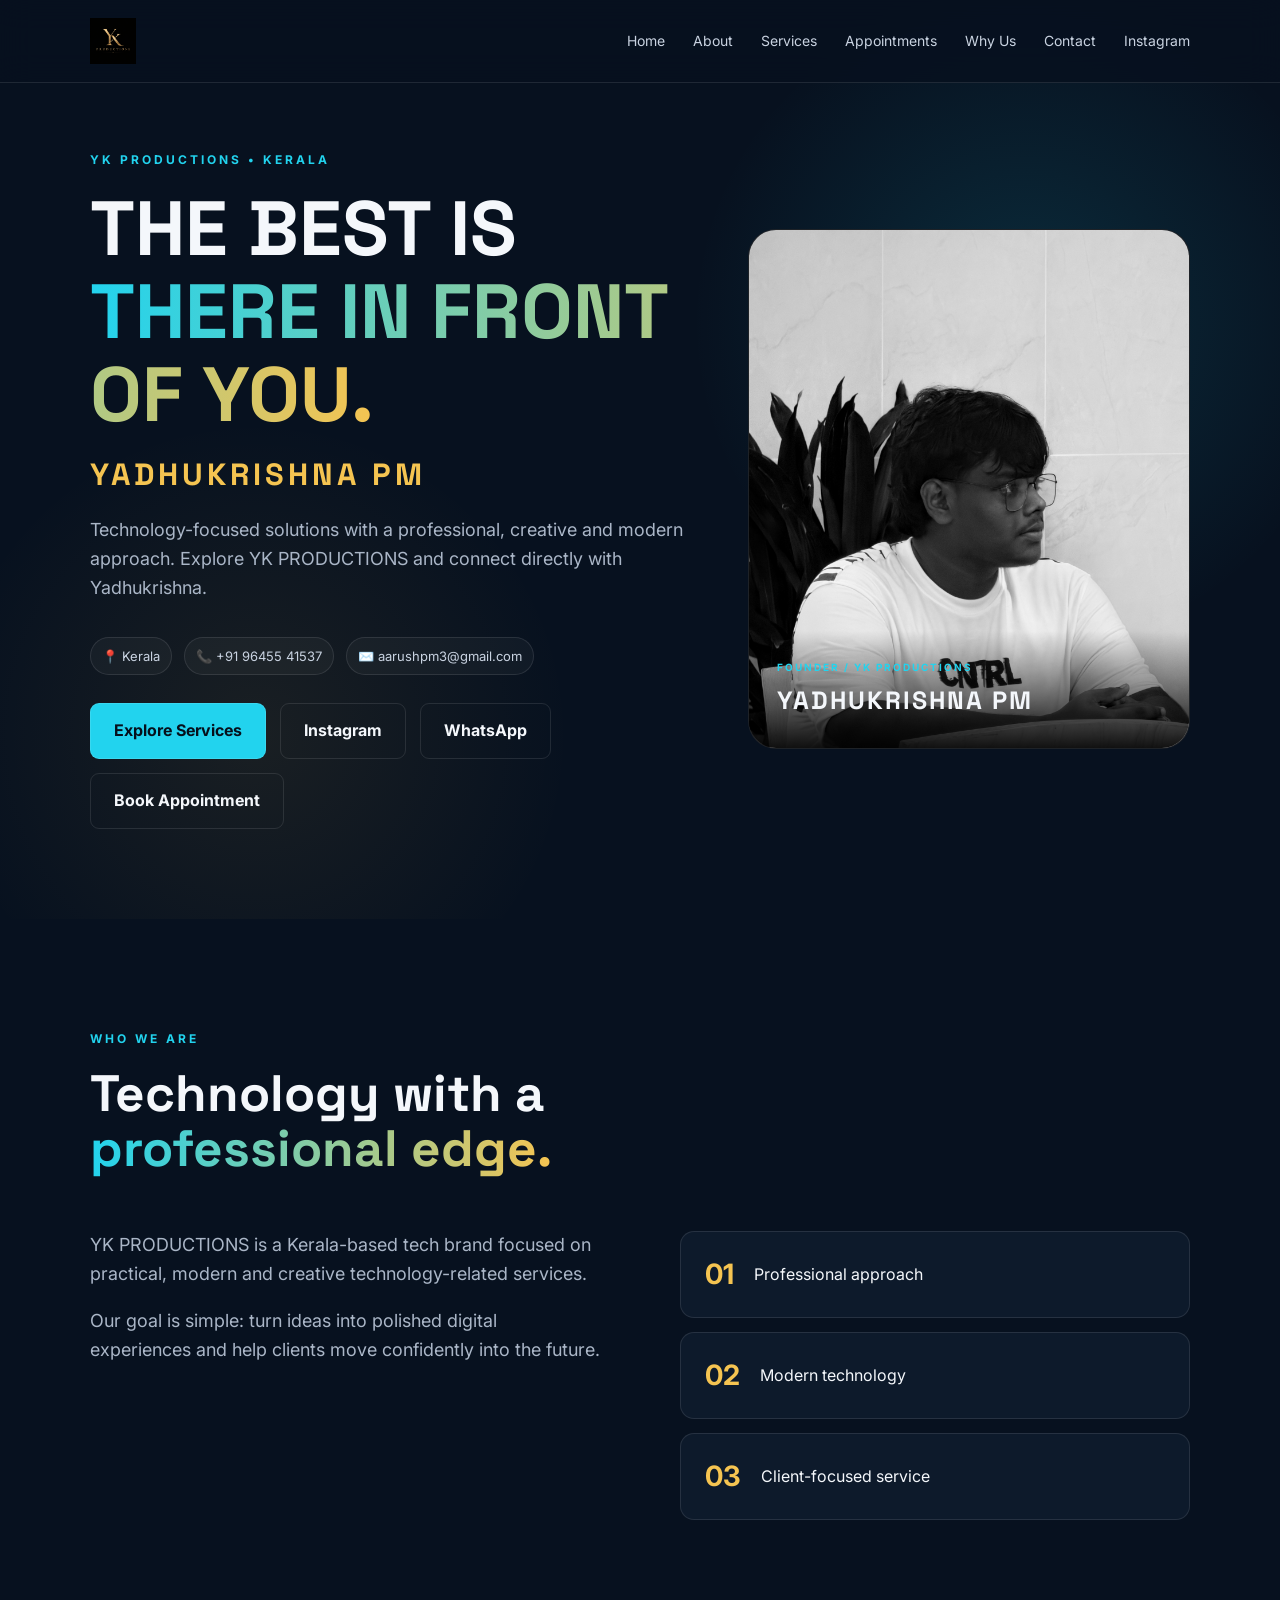
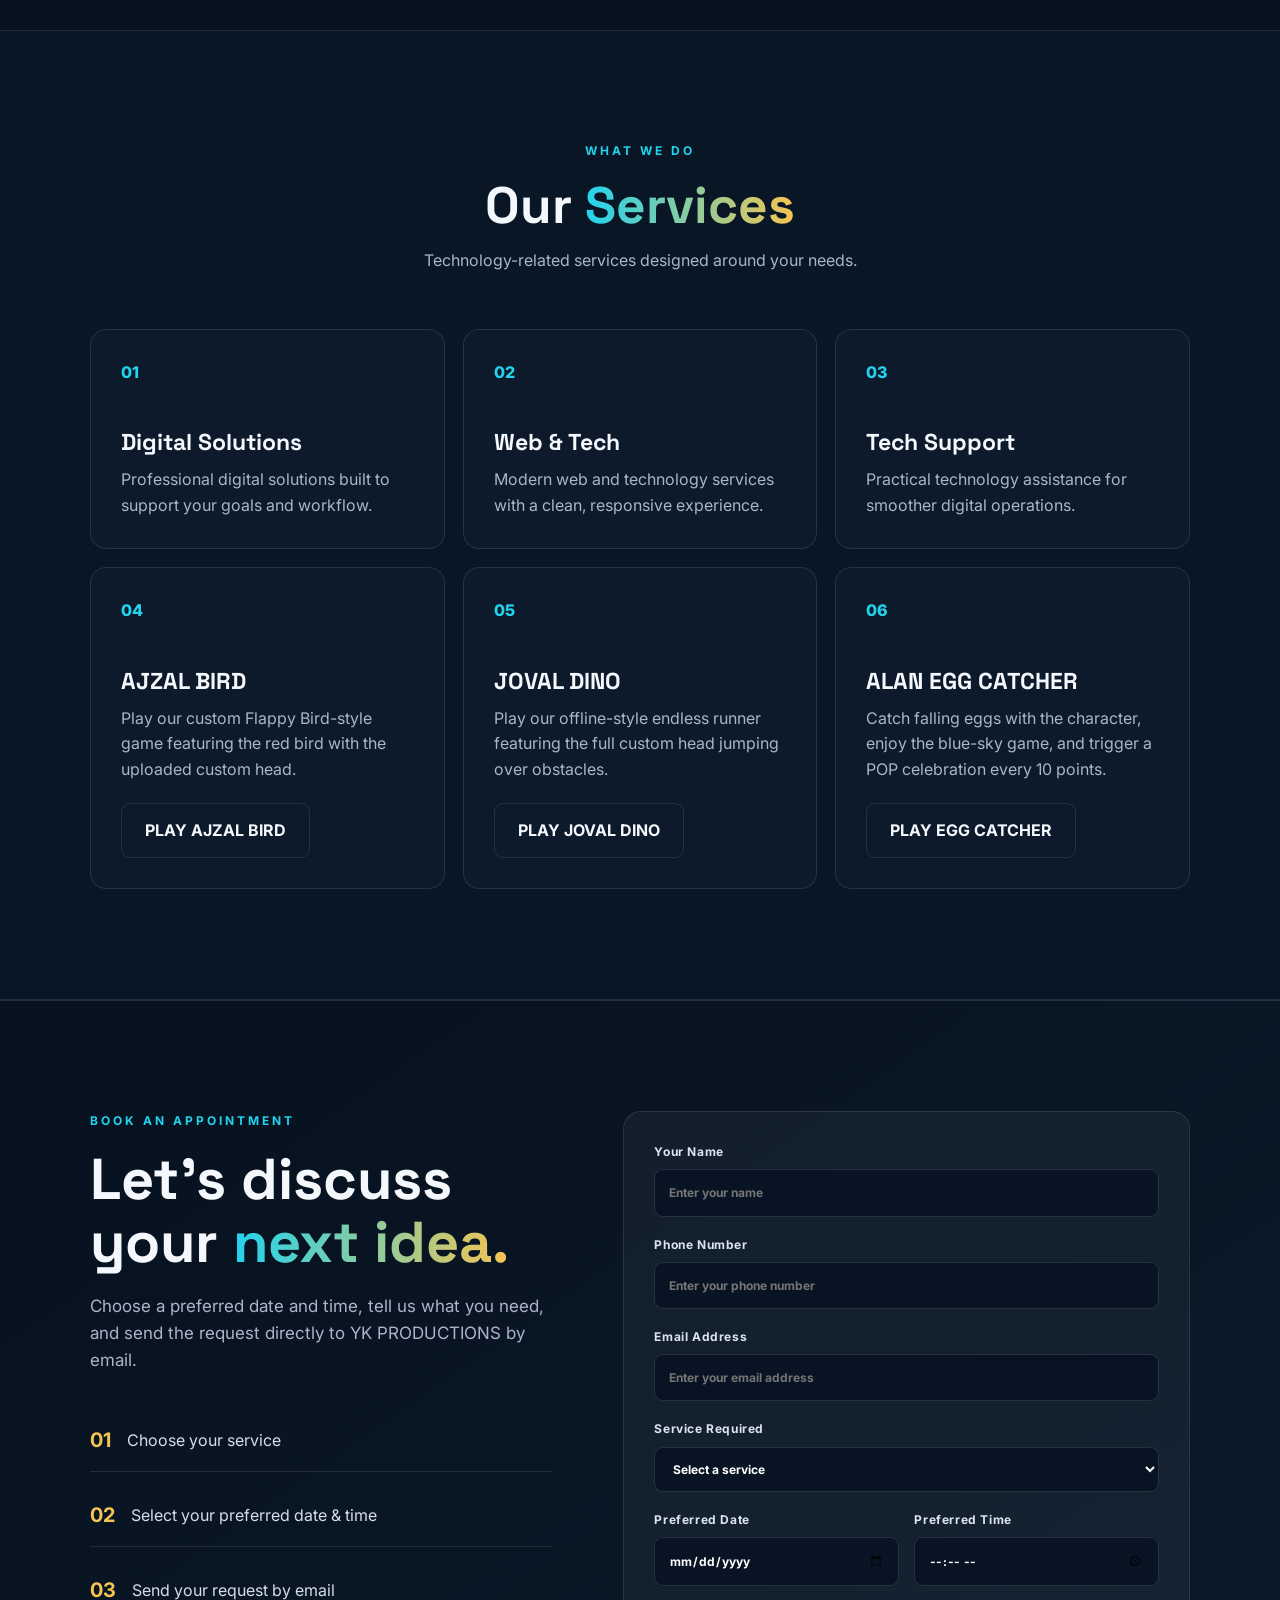
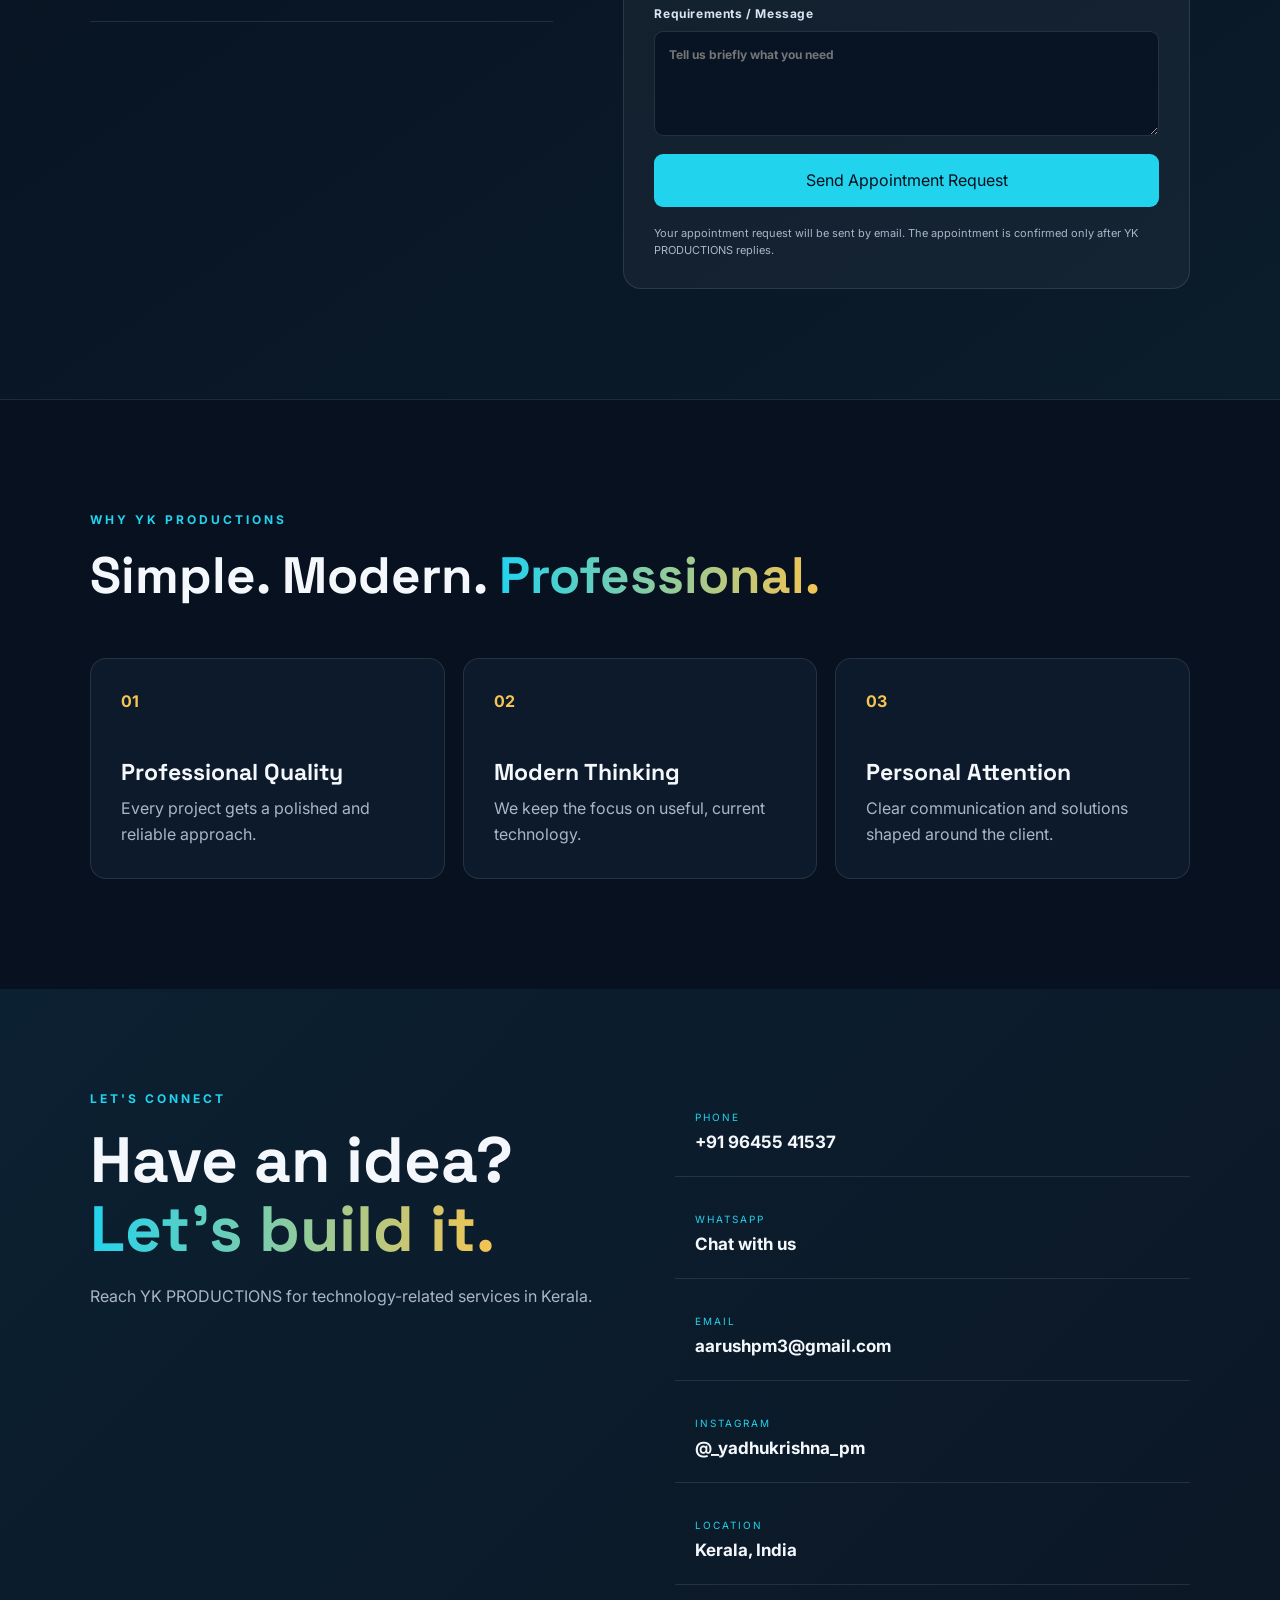
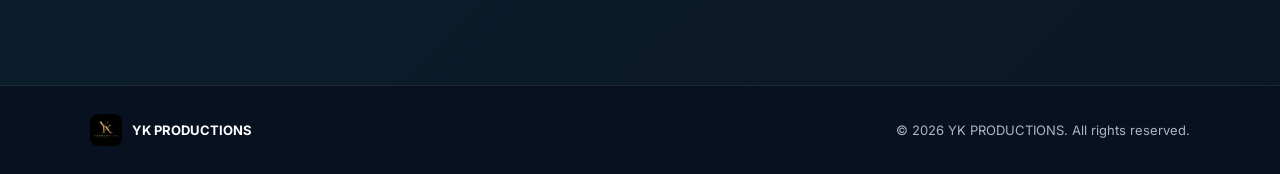
==== commit fe430f90: "Add files via upload" ====
--- a/index.html
+++ b/index.html
@@ -1,363 +1,235 @@
 <!DOCTYPE html>
 <html lang="en">
 <head>
-<meta charset="UTF-8">
-<meta name="viewport" content="width=device-width, initial-scale=1.0">
-<meta name="description" content="YK PRODUCTIONS - Tech services, games and digital solutions from Kerala.">
-<title>YK PRODUCTIONS | TECH</title>
-<style>
-*{box-sizing:border-box}
-html{scroll-behavior:smooth}
-body{margin:0;font-family:Arial,Helvetica,sans-serif;color:#172033;background:#f7f9fc}
-a{text-decoration:none;color:inherit}
-button,input,textarea{font:inherit}
-.nav{position:sticky;top:0;z-index:1000;background:rgba(255,255,255,.94);backdrop-filter:blur(12px);border-bottom:1px solid #e7ebf2}
-.navin{max-width:1180px;margin:auto;padding:15px 20px;display:flex;align-items:center;justify-content:space-between;gap:18px}
-.brand{font-size:22px;font-weight:900;letter-spacing:2px}
-.brand span{color:#2575fc}
-nav{display:flex;gap:18px;flex-wrap:wrap}
-nav a{font-weight:700;color:#39445a}
-nav a:hover{color:#2575fc}
-.hero{min-height:72vh;display:grid;place-items:center;text-align:center;padding:80px 20px;background:linear-gradient(135deg,#eef6ff,#fff7ec 55%,#eefdf5)}
-.hero-inner{max-width:900px}
-.eyebrow{display:inline-block;padding:8px 14px;border-radius:999px;background:#fff;border:1px solid #dfe7f2;font-weight:800;color:#2575fc}
-h1{font-size:clamp(42px,8vw,86px);line-height:.95;margin:20px 0 15px;letter-spacing:-3px}
-.hero p{font-size:clamp(18px,2.5vw,25px);color:#536078}
-.cta{display:flex;justify-content:center;gap:12px;flex-wrap:wrap;margin-top:28px}
-.btn{display:inline-block;border:0;border-radius:12px;padding:13px 19px;font-weight:800;cursor:pointer;background:#172033;color:#fff}
-.btn.primary{background:#2575fc}
-.btn.light{background:#fff;color:#172033;border:1px solid #dbe3ef}
-section{max-width:1180px;margin:auto;padding:75px 20px}
-.section-title{text-align:center;margin-bottom:38px}
-.section-title h2{font-size:38px;margin:0 0 8px}
-.section-title p{margin:0;color:#68748a}
-.services{display:grid;grid-template-columns:repeat(auto-fit,minmax(240px,1fr));gap:20px}
-.card{background:#fff;border:1px solid #e4e9f1;border-radius:20px;padding:25px;box-shadow:0 10px 30px rgba(20,35,60,.07)}
-.card h3{margin:10px 0 8px;font-size:23px}
-.card p{color:#667188;line-height:1.6}
-.icon{font-size:42px}
-.card .btn{margin-top:8px}
-.about{display:grid;grid-template-columns:1fr 1fr;gap:25px}
-.panel{background:#fff;border:1px solid #e4e9f1;border-radius:20px;padding:28px}
-.list{line-height:2;color:#59667d}
-.contact-grid{display:grid;grid-template-columns:1fr 1fr;gap:25px}
-form{display:grid;gap:12px}
-input,textarea{width:100%;padding:14px;border:1px solid #d8e0ec;border-radius:10px;background:#fff}
-textarea{min-height:130px;resize:vertical}
-small.note{color:#738096}
-footer{background:#172033;color:#fff;text-align:center;padding:35px 20px}
-footer p{color:#bdc6d6}
-
-/* Game modal */
-.modal{position:fixed;inset:0;z-index:2000;background:rgba(5,13,25,.78);display:none;padding:18px}
-.modal.show{display:flex}
-.gamebox{position:relative;width:min(1100px,100%);height:min(850px,100%);margin:auto;background:#fff;border-radius:20px;overflow:hidden;box-shadow:0 20px 70px #0008}
-.gamebox .close{position:absolute;right:12px;top:12px;z-index:20;width:42px;height:42px;border:0;border-radius:50%;background:#fff;color:#172033;font-size:25px;font-weight:900;cursor:pointer;box-shadow:0 3px 12px #0003}
-.gamecanvas{width:100%;height:100%;display:block}
-.gamehud{position:absolute;top:15px;left:15px;right:65px;z-index:10;display:flex;justify-content:space-between;align-items:center;pointer-events:none}
-.gamehud b{background:#ffffffdd;padding:8px 12px;border-radius:999px;color:#172033}
-.gamehelp{position:absolute;bottom:15px;left:50%;transform:translateX(-50%);z-index:10;background:#ffffffdd;padding:8px 13px;border-radius:999px;font-size:12px;white-space:nowrap}
-.gameover{position:absolute;inset:0;display:none;place-items:center;background:#ffffffd9;z-index:15;text-align:center}
-.gameover.show{display:grid}
-.gameover .inner{background:#fff;border:2px solid #172033;border-radius:18px;padding:28px;box-shadow:0 8px 0 #172033}
-
-/* Egg catcher controls */
-.touch-controls{position:absolute;bottom:58px;left:0;right:0;display:flex;justify-content:space-between;padding:0 22px;z-index:12;pointer-events:none}
-.touch-controls button{pointer-events:auto;width:64px;height:64px;border:0;border-radius:50%;background:#ffffffcc;color:#075d8d;font-size:30px;font-weight:900;box-shadow:0 4px 0 #0871ad}
-#eggCanvas{background:linear-gradient(#35b9ff 0%,#168fe0 58%,#78d7ff 100%)}
-
-/* responsive */
-@media(max-width:760px){
-  .navin{align-items:flex-start}
-  nav{gap:10px;font-size:13px}
-  .about,.contact-grid{grid-template-columns:1fr}
-  section{padding:55px 16px}
-  .gamebox{height:calc(100dvh - 36px)}
-}
-</style>
+  <meta charset="UTF-8">
+  <meta name="viewport" content="width=device-width, initial-scale=1.0">
+  <meta name="description" content="YK PRODUCTIONS - Professional technology solutions from Kerala.">
+  <title>YK PRODUCTIONS | Technology Solutions</title>
+  <link rel="stylesheet" href="style.css">
 </head>
 <body>
-
-<header class="nav">
-  <div class="navin">
-    <a class="brand" href="#home">YK <span>PRODUCTIONS</span></a>
-    <nav>
+  <header class="header">
+    <a class="logo" href="#home" aria-label="YK PRODUCTIONS home">
+      <img class="brand-logo" src="logo.png" alt="YK PRODUCTIONS logo">
+    </a>
+    <button class="menu-toggle" aria-label="Open menu">☰</button>
+    <nav class="nav">
       <a href="#home">Home</a>
+      <a href="#about">About</a>
       <a href="#services">Services</a>
-      <a href="#about">About</a>
-      <a href="#appointment">Appointment</a>
+      <a href="#appointments">Appointments</a>
+      <a href="#why-us">Why Us</a>
       <a href="#contact">Contact</a>
+      <a href="https://www.instagram.com/_yadhukrishna_pm?utm_source=qr" target="_blank" rel="noopener">Instagram</a>
     </nav>
-  </div>
-</header>
-
-<main>
-<section class="hero" id="home">
-  <div class="hero-inner">
-    <div class="eyebrow">TECH • KERALA</div>
-    <h1>YK PRODUCTIONS</h1>
-    <p>THE BEST IS THERE IN FRONT OF YOU</p>
-    <p>Technology, digital solutions and interactive experiences.</p>
-    <div class="cta">
-      <a class="btn primary" href="#services">Explore Services</a>
-      <a class="btn light" href="#appointment">Book an Appointment</a>
-    </div>
-  </div>
-</section>
-
-<section id="services">
-  <div class="section-title">
-    <h2>Services</h2>
-    <p>Explore our tech services and play our interactive games.</p>
-  </div>
-  <div class="services">
-    <article class="card">
-      <div class="icon">💻</div>
-      <h3>Tech Related Services</h3>
-      <p>Technology-focused solutions and digital support from YK PRODUCTIONS.</p>
-      <a class="btn primary" href="#appointment">Contact Us</a>
-    </article>
-
-    <article class="card">
-      <div class="icon">🐦</div>
-      <h3>AJZAL BIRD</h3>
-      <p>A simple, fun Flappy Bird-style game with the AJZAL character.</p>
-      <button class="btn primary" onclick="openGame('birdModal')">Play Game</button>
-    </article>
-
-    <article class="card">
-      <div class="icon">🦖</div>
-      <h3>JOVAL DINO</h3>
-      <p>Jump over obstacles in the JOVAL DINO endless-runner game.</p>
-      <button class="btn primary" onclick="openGame('dinoModal')">Play Game</button>
-    </article>
-
-    <article class="card">
-      <div class="icon">🥚</div>
-      <h3>ALAN EGG CATCHER</h3>
-      <p>Move ALAN left and right, catch falling eggs and reach every 10-point celebration.</p>
-      <button class="btn primary" onclick="openGame('eggModal')">Play Game</button>
-    </article>
-  </div>
-</section>
-
-<section id="about">
-  <div class="section-title">
-    <h2>About YK PRODUCTIONS</h2>
-    <p>Professional tech-focused work from Kerala.</p>
-  </div>
-  <div class="about">
-    <div class="panel">
-      <h3>Our Focus</h3>
-      <p class="list">
-        TECH RELATED SERVICES<br>
-        Digital solutions<br>
-        Interactive web experiences<br>
-        Custom game experiences
-      </p>
-    </div>
-    <div class="panel">
-      <h3>Location & Contact</h3>
-      <p class="list">
-        📍 Kerala<br>
-        📞 <a href="tel:+919645541537">9645541537</a><br>
-        ✉️ <a href="mailto:plaavilla125@gmail.com">plaavilla125@gmail.com</a>
-      </p>
-    </div>
-  </div>
-</section>
-
-<section id="appointment">
-  <div class="section-title">
-    <h2>Appointment</h2>
-    <p>Send your appointment request by email.</p>
-  </div>
-  <div class="panel" style="max-width:720px;margin:auto">
-    <form action="https://formspree.io/f/xzezajzz" method="POST">
-      <input type="text" name="name" placeholder="Your Name" required>
-      <input type="email" name="email" placeholder="Email Address" required>
-      <input type="tel" name="phone" placeholder="Phone Number">
-      <input type="text" name="preferred_date" placeholder="Preferred Date">
-      <input type="text" name="preferred_time" placeholder="Preferred Time">
-      <textarea name="message" placeholder="Tell us what you need..." required></textarea>
-      <button class="btn primary" type="submit">Send Appointment Request</button>
-      <small class="note">Your request will be sent by email. No WhatsApp appointment is required.</small>
-    </form>
-  </div>
-</section>
-
-<section id="contact">
-  <div class="section-title">
-    <h2>Contact</h2>
-    <p>Let's build something useful.</p>
-  </div>
-  <div class="contact-grid">
-    <div class="panel">
-      <h3>YK PRODUCTIONS</h3>
-      <p>THE BEST IS THERE IN FRONT OF YOU</p>
-      <p>Kerala</p>
-    </div>
-    <div class="panel">
-      <h3>Reach Us</h3>
-      <p>Phone: <a href="tel:+919645541537">9645541537</a></p>
-      <p>Email: <a href="mailto:plaavilla125@gmail.com">plaavilla125@gmail.com</a></p>
-    </div>
-  </div>
-</section>
-</main>
-
-<footer>
-  <strong>YK PRODUCTIONS</strong>
-  <p>TECH • KERALA</p>
-  <p>© 2026 YK PRODUCTIONS. All rights reserved.</p>
-</footer>
-
-<!-- JOVAL DINO -->
-<div class="modal" id="dinoModal">
-  <div class="gamebox">
-    <button class="close" onclick="closeGame('dinoModal')">×</button>
-    <canvas id="dinoCanvas" class="gamecanvas"></canvas>
-    <div class="gamehud"><b>JOVAL DINO</b><b id="dinoScore">00000</b></div>
-    <div class="gamehelp">SPACE / ↑ / TAP = JUMP</div>
-    <div class="gameover" id="dinoOver"><div class="inner"><h2>GAME OVER</h2><p>Score: <b id="dinoFinal">0</b></p><button class="btn" onclick="startDino()">PLAY AGAIN</button></div></div>
-  </div>
-</div>
-<audio id="dinoJumpSound" src="joval-jump.ogg" preload="auto"></audio>
-
-<!-- AJZAL BIRD -->
-<div class="modal" id="birdModal">
-  <div class="gamebox">
-    <button class="close" onclick="closeGame('birdModal')">×</button>
-    <canvas id="birdCanvas" class="gamecanvas"></canvas>
-    <div class="gamehud"><b>AJZAL BIRD</b><b id="birdScore">0</b></div>
-    <div class="gamehelp">SPACE / ↑ / TAP = FLY</div>
-    <div class="gameover" id="birdOver"><div class="inner"><h2>GAME OVER</h2><p>Score: <b id="birdFinal">0</b></p><button class="btn" onclick="startBird()">PLAY AGAIN</button></div></div>
-  </div>
-</div>
-
-<!-- ALAN EGG CATCHER -->
-<div class="modal" id="eggModal">
-  <div class="gamebox" style="background:#1597e5">
-    <button class="close" onclick="closeGame('eggModal')">×</button>
-    <canvas id="eggCanvas" class="gamecanvas"></canvas>
-    <div class="gamehud"><b>🥚 ALAN EGG CATCHER</b><b id="eggScore">000</b></div>
-    <div class="gamehelp">← → / A-D / SWIPE / TOUCH BUTTONS</div>
-    <div class="touch-controls">
-      <button id="eggLeft">‹</button>
-      <button id="eggRight">›</button>
-    </div>
-    <div class="gameover" id="eggOver"><div class="inner"><h2>GAME OVER</h2><p>Final Score: <b id="eggFinal">0</b></p><button class="btn" onclick="startEgg()">PLAY AGAIN</button></div></div>
-  </div>
-</div>
-
-<script>
-function openGame(id){
-  document.getElementById(id).classList.add('show');
-  if(id==='dinoModal') startDino();
-  if(id==='birdModal') startBird();
-  if(id==='eggModal') startEgg();
-}
-function closeGame(id){
-  document.getElementById(id).classList.remove('show');
-  if(id==='dinoModal') dinoAlive=false;
-  if(id==='birdModal') birdAlive=false;
-  if(id==='eggModal') eggAlive=false;
-}
-
-/* ---------------- JOVAL DINO ---------------- */
-const dc=document.getElementById('dinoCanvas'), dx=dc.getContext('2d');
-const dinoHead=new Image(); dinoHead.src='joval-head.png';
-const dinoJump=document.getElementById('dinoJumpSound');
-let dW,dH,dD,dGround,dPlayer,dObs,dScore,dSpeed,dinoAlive=false,dLast,dSpawn;
-
-function dResize(){
-  const box=dc.parentElement.getBoundingClientRect(); dD=Math.min(devicePixelRatio||1,2);
-  dW=box.width; dH=box.height; dc.width=dW*dD; dc.height=dH*dD; dx.setTransform(dD,0,0,dD,0,0);
-  dGround=dH*.78; if(dPlayer)dPlayer.y=dGround-dPlayer.h;
-}
-function startDino(){
-  dResize(); dPlayer={x:Math.min(120,dW*.18),y:dGround-132,w:108,h:132,vy:0,onGround:true};
-  dObs=[];dScore=0;dSpeed=Math.max(175,Math.min(245,dW*.34));dinoAlive=true;dSpawn=.8;
-  document.getElementById('dinoOver').classList.remove('show');document.getElementById('dinoScore').textContent='00000';
-  dLast=performance.now();requestAnimationFrame(dinoLoop);
-}
-function dJump(){
-  if(!dinoAlive){startDino();return}
-  if(dPlayer.onGround){
-    dPlayer.vy=-570;dPlayer.onGround=false;
-    dinoJump.currentTime=0;dinoJump.play().catch(()=>{});
-  }
-}
-function dAdd(){let type=Math.random()<.72?'cactus':'rock',h=type==='cactus'?35+Math.random()*38:25+Math.random()*24,w=type==='cactus'?24+Math.random()*18:38+Math.random()*25;dObs.push({x:dW+40,y:dGround-h,w,h,type})}
-function dHit(a,b){return a.x+12<b.x+b.w-5&&a.x+a.w-12>b.x+5&&a.y+10<b.y+b.h&&a.y+a.h-8>b.y}
-function dEnd(){dinoAlive=false;document.getElementById('dinoFinal').textContent=Math.floor(dScore);document.getElementById('dinoOver').classList.add('show')}
-function dDraw(){
-  dx.fillStyle='#f7f7f2';dx.fillRect(0,0,dW,dH);
-  dx.fillStyle='#dfe3df';for(let x=80-(dScore*.4%220);x<dW+250;x+=220){dx.fillRect(x,95,52,3);dx.fillRect(x+12,88,30,3)}
-  dx.strokeStyle='#222';dx.lineWidth=2;dx.beginPath();dx.moveTo(0,dGround+1);dx.lineTo(dW,dGround+1);dx.stroke();
-  dx.strokeStyle='#777';dx.lineWidth=1;for(let x=20-(dScore*1.5%80);x<dW;x+=80){dx.beginPath();dx.moveTo(x,dGround+12);dx.lineTo(x+25,dGround+12);dx.stroke()}
-  dObs.forEach(o=>{dx.fillStyle='#222';if(o.type==='cactus'){dx.fillRect(o.x,o.y,o.w,o.h);dx.fillRect(o.x-9,o.y+16,9,8);dx.fillRect(o.x+o.w,o.y+28,9,8)}else{dx.beginPath();dx.moveTo(o.x,o.y+o.h);dx.lineTo(o.x+8,o.y+5);dx.lineTo(o.x+o.w-8,o.y);dx.lineTo(o.x+o.w,o.y+o.h);dx.closePath();dx.fill()}});
-  if(dinoHead.complete)dx.drawImage(dinoHead,dPlayer.x,dPlayer.y,dPlayer.w,dPlayer.h);
-}
-function dinoLoop(now){
-  if(!dinoAlive)return;let dt=Math.min((now-dLast)/1000,.032);dLast=now;
-  dPlayer.vy+=1250*dt;dPlayer.y+=dPlayer.vy*dt;if(dPlayer.y>=dGround-dPlayer.h){dPlayer.y=dGround-dPlayer.h;dPlayer.vy=0;dPlayer.onGround=true}
-  dSpawn-=dt;if(dSpawn<=0){dAdd();dSpawn=1.35+Math.random()*.85}
-  dSpeed+=dt*2.2;dObs.forEach(o=>o.x-=dSpeed*dt);dObs=dObs.filter(o=>o.x>-100);
-  dScore+=dt*10;document.getElementById('dinoScore').textContent=String(Math.floor(dScore)).padStart(5,'0');
-  if(dObs.some(o=>dHit(dPlayer,o)))dEnd();dDraw();requestAnimationFrame(dinoLoop)
-}
-window.addEventListener('keydown',e=>{if(!document.getElementById('dinoModal').classList.contains('show'))return;if(e.code==='Space'||e.code==='ArrowUp'){e.preventDefault();dJump()}});
-dc.addEventListener('pointerdown',e=>{e.preventDefault();dJump()});
-
-/* ---------------- AJZAL BIRD ---------------- */
-const bc=document.getElementById('birdCanvas'), bx=bc.getContext('2d');
-const birdHead=new Image(); birdHead.src='ajzal-head.png';
-let bW,bH,bD,bird,bPipes,bScore,birdAlive=false,bLast,bSpawn,bSpeed;
-function bResize(){const box=bc.parentElement.getBoundingClientRect();bD=Math.min(devicePixelRatio||1,2);bW=box.width;bH=box.height;bc.width=bW*bD;bc.height=bH*bD;bx.setTransform(bD,0,0,bD,0,0)}
-function startBird(){bResize();bird={x:bW*.22,y:bH*.45,vy:0,r:25};bPipes=[];bScore=0;bSpeed=Math.max(170,Math.min(260,bW*.34));birdAlive=true;bSpawn=.9;document.getElementById('birdOver').classList.remove('show');document.getElementById('birdScore').textContent='0';bLast=performance.now();requestAnimationFrame(birdLoop)}
-function flap(){if(!birdAlive){startBird();return}bird.vy=-390}
-function bAdd(){let gap=Math.max(155,bH*.28),min=65,max=bH-gap-85,top=min+Math.random()*Math.max(1,max-min);bPipes.push({x:bW+30,w:58,top,bottom:top+gap,passed:false})}
-function bEnd(){birdAlive=false;document.getElementById('birdFinal').textContent=bScore;document.getElementById('birdOver').classList.add('show')}
-function bHitPipe(p){return bird.x+bird.r>p.x&&bird.x-bird.r<p.x+p.w&&(bird.y-bird.r<p.top||bird.y+bird.r>p.bottom)}
-function bDraw(){
-  bx.fillStyle='#65c9f4';bx.fillRect(0,0,bW,bH);
-  bx.fillStyle='#fff9';for(let i=0;i<5;i++){let x=(i*230-(bScore*2)%230);bx.beginPath();bx.arc(x+30,100+i*45,24,0,Math.PI*2);bx.arc(x+60,95+i*45,30,0,Math.PI*2);bx.arc(x+95,105+i*45,22,0,Math.PI*2);bx.fill()}
-  bx.fillStyle='#75c96b';bx.fillRect(0,bH-45,bW,45);
-  bPipes.forEach(p=>{bx.fillStyle='#3db54a';bx.fillRect(p.x,0,p.w,p.top);bx.fillRect(p.x-5,p.top-18,p.w+10,18);bx.fillRect(p.x,p.bottom,p.w,bH-p.bottom-45);bx.fillRect(p.x-5,p.bottom,p.w+10,18)});
-  if(birdHead.complete)bx.drawImage(birdHead,bird.x-bird.r*1.25,bird.y-bird.r*1.25,bird.r*2.5,bird.r*2.5);else{bx.fillStyle='#e33';bx.beginPath();bx.arc(bird.x,bird.y,bird.r,0,Math.PI*2);bx.fill()}
-}
-function birdLoop(now){if(!birdAlive)return;let dt=Math.min((now-bLast)/1000,.032);bLast=now;bird.vy+=1150*dt;bird.y+=bird.vy*dt;bSpawn-=dt;if(bSpawn<=0){bAdd();bSpawn=1.45+Math.random()*.7}bPipes.forEach(p=>p.x-=bSpeed*dt);bPipes=bPipes.filter(p=>p.x>-100);for(const p of bPipes){if(!p.passed&&p.x+p.w<bird.x){p.passed=true;bScore++;document.getElementById('birdScore').textContent=bScore}}if(bird.y+bird.r>bH-45||bird.y-bird.r<0||bPipes.some(bHitPipe))bEnd();bDraw();requestAnimationFrame(birdLoop)}
-bc.addEventListener('pointerdown',e=>{e.preventDefault();flap()});
-window.addEventListener('keydown',e=>{if(!document.getElementById('birdModal').classList.contains('show'))return;if(e.code==='Space'||e.code==='ArrowUp'){e.preventDefault();flap()}});
-
-/* ---------------- ALAN EGG CATCHER ---------------- */
-const ec=document.getElementById('eggCanvas'), ex=ec.getContext('2d');
-const alan=new Image();alan.src='player.png';
-let eW,eH,eD,eGround,ePlayer,eEggs,eParticles,ePops,eClouds,eScore,eggAlive=false,eLast,eSpawn,eMove=0,eTouchX=null,eTouchPlayerX=null,eMilestone=0;
-function eResize(){const box=ec.parentElement.getBoundingClientRect();eD=Math.min(devicePixelRatio||1,2);eW=box.width;eH=box.height;ec.width=eW*eD;ec.height=eH*eD;ex.setTransform(eD,0,0,eD,0,0);eGround=eH*.80;if(ePlayer){ePlayer.y=eGround-ePlayer.h;ePlayer.x=Math.max(12,Math.min(eW-ePlayer.w-12,ePlayer.x))}}
-function startEgg(){eResize();let pw=Math.min(118,Math.max(82,eW*.25)),ph=pw*(511/314);ePlayer={x:eW/2-pw/2,y:eGround-ph,w:pw,h:ph,speed:eW<600?430:520};eEggs=[];eParticles=[];ePops=[];eClouds=[];eScore=0;eMilestone=0;eggAlive=true;eSpawn=.55;eMove=0;document.getElementById('eggOver').classList.remove('show');document.getElementById('eggScore').textContent='000';eLast=performance.now();requestAnimationFrame(eggLoop)}
-function eMoveBy(dx){if(!eggAlive)return;ePlayer.x+=dx;ePlayer.x=Math.max(8,Math.min(eW-ePlayer.w-8,ePlayer.x))}
-function eAdd(){let r=15+Math.random()*5;eEggs.push({x:r+Math.random()*(eW-r*2),y:-r-12,r,vy:210+Math.random()*90+Math.min(eScore*2,180),rot:(Math.random()-.5)*.3})}
-function eCatch(e){let px=ePlayer.x+ePlayer.w*.18,pw=ePlayer.w*.64,py=ePlayer.y+ePlayer.h*.12,ph=ePlayer.h*.72;return e.x>px-e.r&&e.x<px+pw+e.r&&e.y+e.r>py&&e.y-e.r<py+ph}
-function eBurst(x,y){for(let i=0;i<38;i++){let a=Math.random()*Math.PI*2,s=90+Math.random()*260;eParticles.push({x,y,vx:Math.cos(a)*s,vy:Math.sin(a)*s-80,life:.7+Math.random()*.7,max:.7+Math.random()*.7,size:4+Math.random()*7,rot:Math.random()*Math.PI})}ePops.push({x,y,text:'POP!',life:1});if(navigator.vibrate)navigator.vibrate([40,40,80])}
-function eDraw(){
-  ex.clearRect(0,0,eW,eH);ex.fillStyle='#ffffff55';for(const c of eClouds){ex.beginPath();ex.arc(c.x,c.y,c.s*.55,0,Math.PI*2);ex.arc(c.x+c.s*.45,c.y-5,c.s*.7,0,Math.PI*2);ex.arc(c.x+c.s,c.y,c.s*.5,0,Math.PI*2);ex.fill()}
-  ex.fillStyle='#49c96b';ex.fillRect(0,eGround+5,eW,eH-eGround);ex.fillStyle='#35ad57';for(let x=0;x<eW;x+=28)ex.fillRect(x,eGround+5,14,4);
-  for(const e of eEggs){ex.save();ex.translate(e.x,e.y);ex.rotate(e.rot);ex.fillStyle='#fffdf5';ex.strokeStyle='#d7d7d0';ex.lineWidth=2;ex.beginPath();ex.ellipse(0,0,e.r*.78,e.r,0,0,Math.PI*2);ex.fill();ex.stroke();ex.restore()}
-  if(alan.complete)ex.drawImage(alan,ePlayer.x,ePlayer.y,ePlayer.w,ePlayer.h);
-  for(const p of eParticles){ex.save();ex.globalAlpha=Math.max(0,p.life/p.max);ex.translate(p.x,p.y);ex.rotate(p.rot);ex.fillStyle=['#ffdf3f','#ff4f70','#fff','#7dff86','#9b7bff'][Math.floor(p.x+p.y)%5];ex.fillRect(-p.size/2,-p.size/2,p.size,p.size);ex.restore()}
-  for(const p of ePops){ex.save();ex.globalAlpha=p.life;ex.fillStyle='#fff';ex.strokeStyle='#075d8d';ex.lineWidth=4;ex.font='900 42px Arial';ex.textAlign='center';ex.strokeText(p.text,p.x,p.y);ex.fillText(p.text,p.x,p.y);ex.restore()}
-}
-function eggLoop(now){if(!eggAlive)return;let dt=Math.min((now-eLast)/1000,.032);eLast=now;if(eMove)eMoveBy(eMove*ePlayer.speed*dt);eSpawn-=dt;if(eSpawn<=0){eAdd();eSpawn=Math.max(.32,1-Math.min(eScore*.015,.5))+Math.random()*.55}for(const e of eEggs)e.y+=e.vy*dt;for(let i=eEggs.length-1;i>=0;i--){const e=eEggs[i];if(eCatch(e)){eEggs.splice(i,1);eScore++;document.getElementById('eggScore').textContent=String(eScore).padStart(3,'0');if(eScore%10===0&&eScore!==eMilestone){eMilestone=eScore;eBurst(eW/2,eH*.38)}}else if(e.y-e.r>eH)eEggs.splice(i,1)}for(const p of eParticles){p.x+=p.vx*dt;p.y+=p.vy*dt;p.vy+=420*dt;p.life-=dt}eParticles=eParticles.filter(p=>p.life>0);for(const p of ePops)p.life-=dt;ePops=ePops.filter(p=>p.life>0);if(eClouds.length<7&&Math.random()<.02)eClouds.push({x:eW+60,y:55+Math.random()*eH*.3,s:20+Math.random()*35});for(const c of eClouds)c.x-=25*dt;eClouds=eClouds.filter(c=>c.x>-100);eDraw();requestAnimationFrame(eggLoop)}
-function eggHold(d){eMove=d}function eggRelease(){eMove=0}
-document.getElementById('eggLeft').addEventListener('pointerdown',()=>eggHold(-1));document.getElementById('eggRight').addEventListener('pointerdown',()=>eggHold(1));window.addEventListener('pointerup',eggRelease);
-ec.addEventListener('touchstart',e=>{if(!e.touches.length)return;eTouchX=e.touches[0].clientX;eTouchPlayerX=ePlayer?ePlayer.x:null},{passive:true});
-ec.addEventListener('touchmove',e=>{if(eTouchX===null||!ePlayer)return;let dx2=e.touches[0].clientX-eTouchX;ePlayer.x=eTouchPlayerX+dx2*1.15;ePlayer.x=Math.max(8,Math.min(eW-ePlayer.w-8,ePlayer.x));e.preventDefault()},{passive:false});
-ec.addEventListener('touchend',()=>{eTouchX=null;eTouchPlayerX=null});
-window.addEventListener('keydown',e=>{if(!document.getElementById('eggModal').classList.contains('show'))return;if(e.key==='ArrowLeft'||e.key.toLowerCase()==='a'){e.preventDefault();eMove=-1}if(e.key==='ArrowRight'||e.key.toLowerCase()==='d'){e.preventDefault();eMove=1}});
-window.addEventListener('keyup',e=>{if(['ArrowLeft','ArrowRight','a','d','A','D'].includes(e.key))eMove=0});
-window.addEventListener('resize',()=>{if(document.getElementById('dinoModal').classList.contains('show'))dResize();if(document.getElementById('birdModal').classList.contains('show'))bResize();if(document.getElementById('eggModal').classList.contains('show'))eResize()});
-</script>
+  </header>
+
+  <main>
+    <section id="home" class="hero">
+      <div class="hero-content">
+        <p class="eyebrow">YK PRODUCTIONS • KERALA</p>
+        <h1>THE BEST IS <span>THERE IN FRONT OF YOU.</span></h1>
+        <h2 class="owner-name">YADHUKRISHNA PM</h2>
+        <p class="hero-text">
+          Technology-focused solutions with a professional, creative and modern approach.
+          Explore YK PRODUCTIONS and connect directly with Yadhukrishna.
+        </p>
+        <div class="hero-details">
+          <span>📍 Kerala</span>
+          <span>📞 +91 96455 41537</span>
+          <span>✉️ aarushpm3@gmail.com</span>
+        </div>
+        <div class="hero-buttons">
+          <a class="btn primary" href="#services">Explore Services</a>
+          <a class="btn secondary" href="https://www.instagram.com/_yadhukrishna_pm?utm_source=qr" target="_blank" rel="noopener">Instagram</a>
+          <a class="btn secondary" href="https://wa.me/919645541537" target="_blank" rel="noopener">WhatsApp</a>
+          <a class="btn secondary" href="#appointments">Book Appointment</a>
+        </div>
+      </div>
+      <div class="hero-card profile-banner">
+        <img src="profile.jpg" alt="Yadhukrishna PM">
+        <div class="profile-overlay">
+          <span>FOUNDER / YK PRODUCTIONS</span>
+          <strong>YADHUKRISHNA PM</strong>
+        </div>
+      </div>
+    </section>
+
+    <section id="about" class="section">
+      <div class="section-heading">
+        <p class="eyebrow">WHO WE ARE</p>
+        <h2>Technology with a <span>professional edge.</span></h2>
+      </div>
+      <div class="about-grid">
+        <div>
+          <p>
+            YK PRODUCTIONS is a Kerala-based tech brand focused on practical,
+            modern and creative technology-related services.
+          </p>
+          <p>
+            Our goal is simple: turn ideas into polished digital experiences
+            and help clients move confidently into the future.
+          </p>
+        </div>
+        <div class="stats">
+          <div><strong>01</strong><span>Professional approach</span></div>
+          <div><strong>02</strong><span>Modern technology</span></div>
+          <div><strong>03</strong><span>Client-focused service</span></div>
+        </div>
+      </div>
+    </section>
+
+    <section id="services" class="section dark-section">
+      <div class="section-heading center">
+        <p class="eyebrow">WHAT WE DO</p>
+        <h2>Our <span>Services</span></h2>
+        <p>Technology-related services designed around your needs.</p>
+      </div>
+      <div class="service-grid">
+        <article class="service-card">
+          <div class="icon">01</div>
+          <h3>Digital Solutions</h3>
+          <p>Professional digital solutions built to support your goals and workflow.</p>
+        </article>
+        <article class="service-card">
+          <div class="icon">02</div>
+          <h3>Web & Tech</h3>
+          <p>Modern web and technology services with a clean, responsive experience.</p>
+        </article>
+        <article class="service-card">
+          <div class="icon">03</div>
+          <h3>Tech Support</h3>
+          <p>Practical technology assistance for smoother digital operations.</p>
+        </article>
+        <a class="service-card game-service-card" href="ajzal-bird/" aria-label="Open AJZAL BIRD game">
+          <div class="icon">04</div>
+          <h3>AJZAL BIRD</h3>
+          <p>Play our custom Flappy Bird-style game featuring the red bird with the uploaded custom head.</p>
+          <span class="btn secondary">PLAY AJZAL BIRD</span>
+        </a>
+        <a class="service-card game-service-card" href="joval-dino/" aria-label="Open JOVAL DINO game">
+          <div class="icon">05</div>
+          <h3>JOVAL DINO</h3>
+          <p>Play our offline-style endless runner featuring the full custom head jumping over obstacles.</p>
+          <span class="btn secondary">PLAY JOVAL DINO</span>
+        </a>
+        <a class="service-card game-service-card" href="egg-catcher/" aria-label="Open ALAN EGG CATCHER game">
+          <div class="icon">06</div>
+          <h3>ALAN EGG CATCHER</h3>
+          <p>Catch falling eggs with the character, enjoy the blue-sky game, and trigger a POP celebration every 10 points.</p>
+          <span class="btn secondary">PLAY EGG CATCHER</span>
+        </a>
+      </div>
+    </section>
+
+
+    <section id="appointments" class="section appointment-section">
+      <div class="appointment-grid">
+        <div class="appointment-copy">
+          <p class="eyebrow">BOOK AN APPOINTMENT</p>
+          <h2>Let's discuss your <span>next idea.</span></h2>
+          <p>
+            Choose a preferred date and time, tell us what you need, and send
+            the request directly to YK PRODUCTIONS by email.
+          </p>
+          <div class="appointment-points">
+            <div><strong>01</strong><span>Choose your service</span></div>
+            <div><strong>02</strong><span>Select your preferred date & time</span></div>
+            <div><strong>03</strong><span>Send your request by email</span></div>
+          </div>
+        </div>
+
+        <form id="appointmentForm" class="appointment-form"
+          action="https://formspree.io/f/xzezajzz" method="POST">
+          <label>
+            Your Name
+            <input type="text" id="appointmentName" name="name" placeholder="Enter your name" required>
+          </label>
+
+          <label>
+            Phone Number
+            <input type="tel" id="appointmentPhone" name="phone" placeholder="Enter your phone number" required>
+          </label>
+
+          <label>
+            Email Address
+            <input type="email" id="appointmentEmail" name="_replyto" placeholder="Enter your email address" required>
+          </label>
+
+          <label>
+            Service Required
+            <select id="appointmentService" name="service" required>
+              <option value="" selected disabled>Select a service</option>
+              <option>Digital Solutions</option>
+              <option>Web & Tech</option>
+              <option>Tech Support</option>
+              <option>Other Tech Service</option>
+            </select>
+          </label>
+
+          <div class="form-row">
+            <label>
+              Preferred Date
+              <input type="date" id="appointmentDate" name="preferred_date" required>
+            </label>
+            <label>
+              Preferred Time
+              <input type="time" id="appointmentTime" name="preferred_time" required>
+            </label>
+          </div>
+
+          <label>
+            Requirements / Message
+            <textarea id="appointmentMessage" name="message" rows="4" placeholder="Tell us briefly what you need"></textarea>
+          </label>
+
+          <input type="hidden" name="_subject" value="New Appointment Request — YK PRODUCTIONS">
+          <input type="hidden" name="_next" value="./">
+          <button class="btn primary appointment-submit" type="submit">
+            Send Appointment Request
+          </button>
+          <p class="form-note">
+            Your appointment request will be sent by email. The appointment is confirmed only after YK PRODUCTIONS replies.
+          </p>
+        </form>
+      </div>
+    </section>
+
+    <section id="why-us" class="section">
+      <div class="section-heading">
+        <p class="eyebrow">WHY YK PRODUCTIONS</p>
+        <h2>Simple. Modern. <span>Professional.</span></h2>
+      </div>
+      <div class="features">
+        <div class="feature"><b>01</b><h3>Professional Quality</h3><p>Every project gets a polished and reliable approach.</p></div>
+        <div class="feature"><b>02</b><h3>Modern Thinking</h3><p>We keep the focus on useful, current technology.</p></div>
+        <div class="feature"><b>03</b><h3>Personal Attention</h3><p>Clear communication and solutions shaped around the client.</p></div>
+      </div>
+    </section>
+
+    <section id="contact" class="contact-section">
+      <div class="contact-inner">
+        <div>
+          <p class="eyebrow">LET'S CONNECT</p>
+          <h2>Have an idea?<br><span>Let's build it.</span></h2>
+          <p>Reach YK PRODUCTIONS for technology-related services in Kerala.</p>
+        </div>
+        <div class="contact-details">
+          <a href="tel:+919645541537"><small>PHONE</small><strong>+91 96455 41537</strong></a>
+          <a href="https://wa.me/919645541537" target="_blank" rel="noopener"><small>WHATSAPP</small><strong>Chat with us</strong></a>
+          <a href="mailto:aarushpm3@gmail.com"><small>EMAIL</small><strong>aarushpm3@gmail.com</strong></a>
+          <a href="https://www.instagram.com/_yadhukrishna_pm?utm_source=qr" target="_blank" rel="noopener"><small>INSTAGRAM</small><strong>@_yadhukrishna_pm</strong></a>
+          <div><small>LOCATION</small><strong>Kerala, India</strong></div>
+        </div>
+      </div>
+    </section>
+  </main>
+
+  <footer>
+    <div class="footer-brand"><img class="footer-logo" src="logo.png" alt="YK PRODUCTIONS logo"> YK PRODUCTIONS</div>
+    <p>© <span id="year"></span> YK PRODUCTIONS. All rights reserved.</p>
+  </footer>
+
+  <script src="script.js"></script>
 </body>
-</html>+</html>
--- a/style.css
+++ b/style.css
@@ -0,0 +1,75 @@
+@import url('https://fonts.googleapis.com/css2?family=Inter:wght@400;500;600;700;800&family=Space+Grotesk:wght@500;600;700&display=swap');
+
+:root{
+  --bg:#07111f; --surface:#0d1a2b; --surface2:#111f33; --text:#f4f7fb;
+  --muted:#aab6c7; --line:rgba(255,255,255,.1); --cyan:#22d3ee; --gold:#f5c451;
+}
+*{box-sizing:border-box;margin:0;padding:0}
+html{scroll-behavior:smooth}
+body{font-family:Inter,Arial,sans-serif;background:#07111f;color:var(--text);line-height:1.6}
+a{text-decoration:none;color:inherit}
+.header{position:fixed;top:0;left:0;right:0;z-index:20;display:flex;align-items:center;justify-content:space-between;padding:18px 7%;background:rgba(7,17,31,.82);backdrop-filter:blur(16px);border-bottom:1px solid var(--line)}
+.logo{display:flex;align-items:center;gap:10px;font-family:"Space Grotesk";font-weight:700;letter-spacing:1.5px}
+.logo-mark{display:grid;place-items:center;width:39px;height:39px;border-radius:11px;background:linear-gradient(135deg,var(--cyan),var(--gold));color:#06101c;font-weight:800}
+.nav{display:flex;gap:28px}.nav a{color:#c9d3e1;font-size:14px}.nav a:hover{color:white}
+.menu-toggle{display:none;background:none;border:0;color:white;font-size:26px}
+.hero{min-height:100vh;padding:150px 7% 90px;display:grid;grid-template-columns:1.15fr .85fr;gap:60px;align-items:center;background:radial-gradient(circle at 80% 35%,rgba(34,211,238,.14),transparent 28%),radial-gradient(circle at 20% 80%,rgba(245,196,81,.08),transparent 25%)}
+.eyebrow{font-size:12px;letter-spacing:3px;font-weight:700;color:var(--cyan);margin-bottom:18px}
+h1,h2,h3{font-family:"Space Grotesk",sans-serif;line-height:1.08}
+h1{font-size:clamp(46px,6vw,82px);max-width:900px}h1 span,h2 span{background:linear-gradient(90deg,var(--cyan),var(--gold));-webkit-background-clip:text;color:transparent}
+.hero-text{max-width:650px;color:var(--muted);font-size:18px;margin:25px 0 34px}
+.hero-buttons{display:flex;gap:14px;flex-wrap:wrap}.btn{padding:14px 23px;border-radius:9px;font-weight:700;border:1px solid var(--line)}.primary{background:var(--cyan);color:#06101c}.secondary{background:transparent}
+.hero-card{min-height:390px;border:1px solid var(--line);border-radius:28px;background:linear-gradient(145deg,rgba(255,255,255,.08),rgba(255,255,255,.025));display:grid;place-items:center;position:relative;overflow:hidden}.hero-card p{position:absolute;bottom:35px;letter-spacing:4px;font-size:11px;color:var(--muted)}
+.glow{position:absolute;width:240px;height:240px;border-radius:50%;background:var(--cyan);filter:blur(80px);opacity:.18}
+.tech-orbit{width:230px;height:230px;border:1px solid rgba(34,211,238,.5);border-radius:50%;display:grid;place-items:center;box-shadow:0 0 70px rgba(34,211,238,.12);position:relative}
+.tech-orbit:before,.tech-orbit:after{content:"";position:absolute;border:1px solid rgba(245,196,81,.4);border-radius:50%;inset:25px;transform:rotate(55deg)}.tech-orbit:after{inset:55px;transform:rotate(-55deg)}
+.tech-orbit span{font-family:"Space Grotesk";font-size:52px;font-weight:800}
+.section{padding:110px 7%}.section-heading{max-width:750px;margin-bottom:55px}.section-heading h2{font-size:clamp(36px,4vw,58px)}.section-heading.center{text-align:center;margin-left:auto;margin-right:auto}.section-heading p:last-child{color:var(--muted);margin-top:15px}
+.about-grid{display:grid;grid-template-columns:1fr 1fr;gap:80px}.about-grid>div>p{color:var(--muted);font-size:18px;margin-bottom:18px}
+.stats{display:grid;gap:14px}.stats div{padding:20px 24px;border:1px solid var(--line);border-radius:14px;background:var(--surface);display:flex;align-items:center;gap:20px}.stats strong{font-size:28px;color:var(--gold)}
+.dark-section{background:#091625;border-top:1px solid var(--line);border-bottom:1px solid var(--line)}
+.service-grid,.features{display:grid;grid-template-columns:repeat(3,1fr);gap:18px}.service-card,.feature{padding:30px;border:1px solid var(--line);border-radius:16px;background:var(--surface)}.service-card:hover,.feature:hover{transform:translateY(-5px);transition:.25s;border-color:rgba(34,211,238,.45)}
+.icon{color:var(--cyan);font-weight:800;margin-bottom:45px}.service-card h3,.feature h3{font-size:23px;margin-bottom:12px}.service-card p,.feature p{color:var(--muted)}.feature b{display:block;color:var(--gold);margin-bottom:45px}
+.contact-section{padding:100px 7%;background:linear-gradient(135deg,#0b2031,#0c1725)}
+.contact-inner{max-width:1150px;margin:auto;display:grid;grid-template-columns:1fr 1fr;gap:70px}.contact-inner h2{font-size:clamp(42px,5vw,68px)}.contact-inner>div>p:last-child{color:var(--muted);margin-top:20px}.contact-details{display:grid;gap:14px}.contact-details a,.contact-details div{padding:20px;border-bottom:1px solid var(--line);display:flex;flex-direction:column}.contact-details small{color:var(--cyan);letter-spacing:2px;font-size:10px}.contact-details strong{font-size:17px;margin-top:4px}
+footer{padding:28px 7%;display:flex;justify-content:space-between;align-items:center;color:var(--muted);font-size:13px;border-top:1px solid var(--line)}.footer-brand{display:flex;align-items:center;gap:10px;font-weight:700;color:white}.footer-brand .logo-mark{width:30px;height:30px;border-radius:8px;font-size:12px}
+@media(max-width:800px){.header{padding:15px 5%}.menu-toggle{display:block}.nav{display:none;position:absolute;top:70px;left:5%;right:5%;padding:20px;background:#0b1727;border:1px solid var(--line);border-radius:12px;flex-direction:column;gap:16px}.nav.open{display:flex}.hero{grid-template-columns:1fr;padding:130px 5% 70px}.hero-card{min-height:300px}.section,.contact-section{padding:80px 5%}.about-grid,.contact-inner{grid-template-columns:1fr;gap:40px}.service-grid,.features{grid-template-columns:1fr}footer{padding:25px 5%;flex-direction:column;gap:15px;text-align:center}}
+
+.brand-logo{height:46px;width:auto;display:block;object-fit:contain}
+.logo-orbit{border-color:rgba(245,196,81,.45)}
+.logo-orbit img{width:150px;height:150px;object-fit:contain;border-radius:50%}
+.footer-logo{width:32px;height:32px;object-fit:contain;border-radius:8px}
+@media(max-width:800px){.brand-logo{height:40px}}
+
+.owner-name{font-size:clamp(20px,2.4vw,31px);letter-spacing:4px;margin-top:22px;color:#f5c451}
+.hero-details{display:flex;gap:12px;flex-wrap:wrap;margin:0 0 28px;color:#c9d3e1;font-size:13px}
+.hero-details span{padding:8px 11px;border:1px solid var(--line);border-radius:999px;background:rgba(255,255,255,.035)}
+.profile-banner{min-height:520px;display:flex;align-items:flex-end;justify-content:center;padding:0;overflow:hidden;background:#05090f}
+.profile-banner>img{width:100%;height:100%;object-fit:cover;filter:grayscale(100%);position:absolute;inset:0}
+.profile-overlay{position:absolute;left:0;right:0;bottom:0;padding:28px;background:linear-gradient(transparent,rgba(0,0,0,.92));display:flex;flex-direction:column;gap:5px}
+.profile-overlay span{font-size:10px;letter-spacing:2px;color:var(--cyan);font-weight:700}
+.profile-overlay strong{font-family:"Space Grotesk";font-size:25px;letter-spacing:2px}
+@media(max-width:800px){
+  .hero-details{flex-direction:column;align-items:flex-start}
+  .profile-banner{min-height:460px}
+  .owner-name{letter-spacing:2px}
+}
+
+.appointment-section{background:linear-gradient(145deg,#07111f,#0b1c2b);border-top:1px solid var(--line);border-bottom:1px solid var(--line)}
+.appointment-grid{max-width:1150px;margin:auto;display:grid;grid-template-columns:.9fr 1.1fr;gap:70px;align-items:start}
+.appointment-copy h2{font-size:clamp(40px,4.5vw,60px);margin-bottom:20px}
+.appointment-copy>p:not(.eyebrow){color:var(--muted);font-size:17px}
+.appointment-points{display:grid;gap:12px;margin-top:35px}
+.appointment-points div{display:flex;align-items:center;gap:16px;padding:15px 0;border-bottom:1px solid var(--line)}
+.appointment-points strong{color:var(--gold);font-size:20px}.appointment-points span{color:#d5deea}
+.appointment-form{padding:30px;border:1px solid var(--line);border-radius:18px;background:rgba(255,255,255,.045);display:grid;gap:18px}
+.appointment-form label{display:grid;gap:8px;font-size:12px;letter-spacing:.6px;font-weight:700;color:#dce5ef}
+.appointment-form input,.appointment-form select,.appointment-form textarea{width:100%;border:1px solid rgba(255,255,255,.12);background:#081423;color:#fff;border-radius:9px;padding:13px 14px;font:inherit;outline:none}
+.appointment-form input:focus,.appointment-form select:focus,.appointment-form textarea:focus{border-color:var(--cyan);box-shadow:0 0 0 3px rgba(34,211,238,.08)}
+.appointment-form select option{background:#081423;color:#fff}
+.form-row{display:grid;grid-template-columns:1fr 1fr;gap:15px}
+.appointment-submit{width:100%;border:0;cursor:pointer;font:inherit}
+.form-note{font-size:11px;color:var(--muted);line-height:1.5}
+@media(max-width:800px){.appointment-grid{grid-template-columns:1fr;gap:40px}.form-row{grid-template-columns:1fr}}
+
+.game-service-card{display:block;color:inherit;text-decoration:none;cursor:pointer}.game-service-card .btn{display:inline-block;margin-top:20px}.game-service-card:focus-visible{outline:2px solid var(--cyan);outline-offset:4px}
